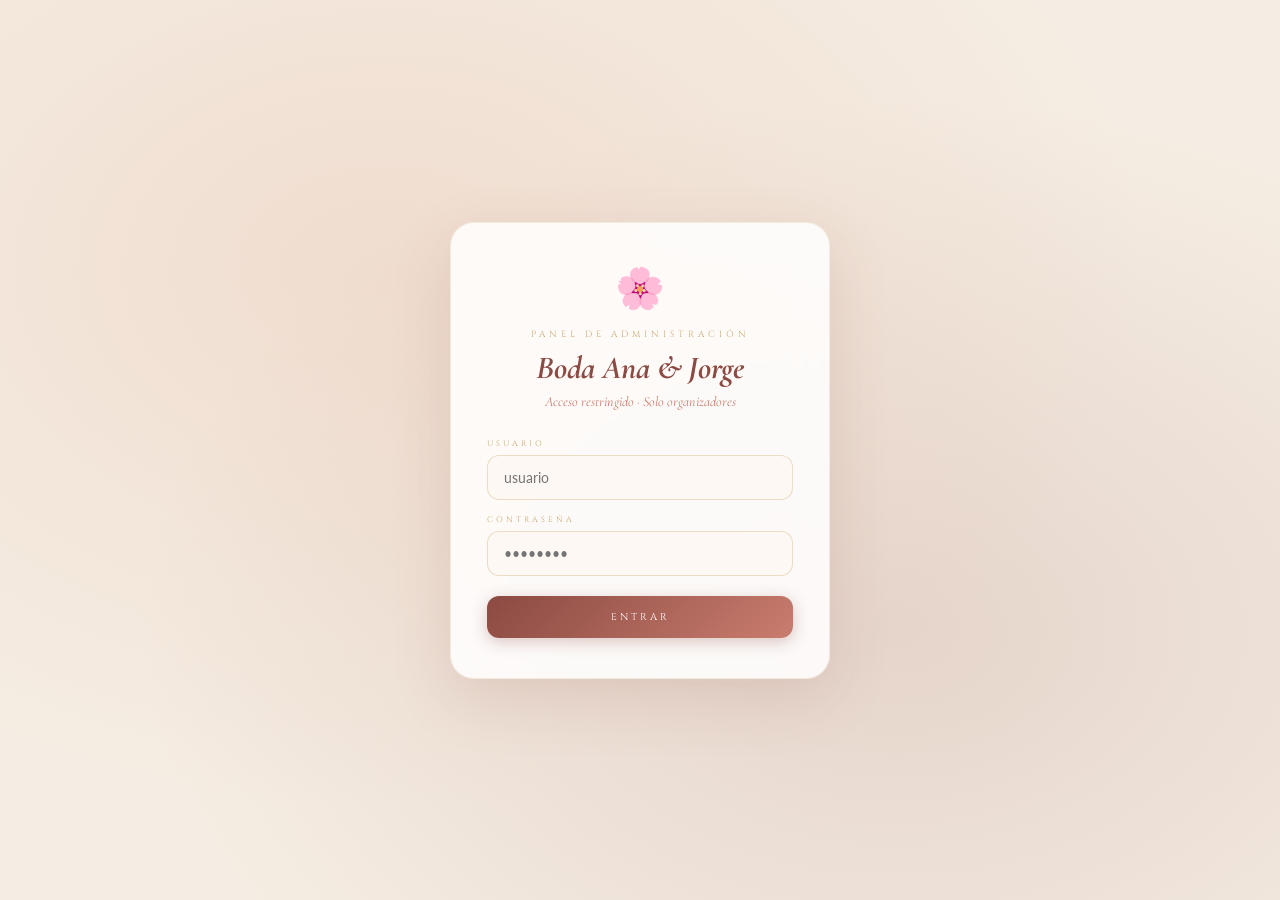
==== admin/index.html @ ac1e3f28 "Create index.html" ====
<!DOCTYPE html>
<html lang="es">
<head>
<meta charset="UTF-8">
<meta name="viewport" content="width=device-width,initial-scale=1.0,maximum-scale=1.0">
<meta name="theme-color" content="#3a2820">
<title>Admin — Boda Ana & Jorge</title>
<link href="https://fonts.googleapis.com/css2?family=Cormorant+Garamond:ital,wght@0,300;0,400;1,300;1,400&family=Cinzel:wght@400;500&family=Lato:wght@300;400&display=swap" rel="stylesheet">
<style>
*,*::before,*::after{box-sizing:border-box;margin:0;padding:0}
:root{
  --cream:#fdf8f2;--blush:#e8c5b0;--rose:#c97c6e;--deep-rose:#8b4a42;
  --gold:#c9a96e;--dark:#3a2820;--green:#4a8b5a;--sidebar:#2a1810;
  --card:#fff;--border:rgba(201,169,110,.2);
}
html{-webkit-text-size-adjust:100%}
body{background:#f5ede3;font-family:'Lato',sans-serif;color:var(--dark);min-height:100vh;-webkit-font-smoothing:antialiased}

/* ── LOGIN ── */
#loginScreen{
  min-height:100vh;display:flex;align-items:center;justify-content:center;
  background:radial-gradient(ellipse at 30% 30%,rgba(232,197,176,.4) 0%,transparent 60%),
             radial-gradient(ellipse at 70% 70%,rgba(139,74,66,.15) 0%,transparent 60%),#f5ede3;
  padding:20px;
}
.login-card{
  background:rgba(255,255,255,.85);backdrop-filter:blur(16px);
  border:1px solid var(--border);border-radius:24px;
  padding:40px 36px;max-width:380px;width:100%;
  box-shadow:0 20px 60px rgba(139,74,66,.15);text-align:center;
}
.login-icon{font-size:40px;margin-bottom:16px;display:block}
.login-pretitle{font-family:'Cinzel',serif;font-size:9px;letter-spacing:4px;color:var(--gold);text-transform:uppercase;margin-bottom:8px}
.login-title{font-family:'Cormorant Garamond',serif;font-style:italic;font-size:32px;color:var(--deep-rose);margin-bottom:6px}
.login-sub{font-family:'Cormorant Garamond',serif;font-style:italic;font-size:14px;color:var(--rose);margin-bottom:28px}
.login-field{margin-bottom:14px;text-align:left}
.login-field label{font-family:'Cinzel',serif;font-size:8px;letter-spacing:3px;color:var(--gold);text-transform:uppercase;display:block;margin-bottom:6px}
.login-input{
  width:100%;padding:13px 16px;border-radius:12px;
  border:1.5px solid rgba(201,169,110,.35);
  background:rgba(253,248,242,.9);font-family:'Lato',sans-serif;
  font-size:14px;color:var(--dark);outline:none;transition:border .2s;
}
.login-input:focus{border-color:var(--gold);box-shadow:0 0 0 3px rgba(201,169,110,.15)}
.login-btn{
  width:100%;padding:14px;border:none;border-radius:12px;margin-top:6px;
  background:linear-gradient(135deg,var(--deep-rose),var(--rose));
  color:white;font-family:'Cinzel',serif;font-size:10px;letter-spacing:3px;
  text-transform:uppercase;cursor:pointer;box-shadow:0 4px 16px rgba(139,74,66,.3);transition:all .3s;
}
.login-btn:active{transform:translateY(-1px)}
.login-error{font-size:13px;color:var(--rose);margin-top:10px;font-style:italic;display:none}
.login-error.show{display:block}

/* ── LAYOUT ── */
#adminScreen{display:none;min-height:100vh}
#adminScreen.show{display:flex}
.sidebar{
  width:240px;min-height:100vh;background:var(--sidebar);
  display:flex;flex-direction:column;flex-shrink:0;
  position:fixed;top:0;left:0;bottom:0;z-index:50;
  transition:transform .3s;
}
.sidebar-logo{padding:28px 20px 20px;border-bottom:1px solid rgba(255,255,255,.08)}
.sidebar-pretitle{font-family:'Cinzel',serif;font-size:8px;letter-spacing:3px;color:rgba(201,169,110,.6);text-transform:uppercase;margin-bottom:4px}
.sidebar-title{font-family:'Cormorant Garamond',serif;font-style:italic;font-size:22px;color:rgba(255,255,255,.9)}
.sidebar-sub{font-family:'Cormorant Garamond',serif;font-size:12px;color:rgba(255,255,255,.4);margin-top:2px}
.sidebar-nav{flex:1;padding:16px 12px}
.nav-item{
  display:flex;align-items:center;gap:10px;padding:11px 14px;
  border-radius:10px;cursor:pointer;margin-bottom:4px;
  transition:all .2s;color:rgba(255,255,255,.55);font-size:13px;
  border:none;background:none;width:100%;text-align:left;
}
.nav-item:hover{background:rgba(255,255,255,.06);color:rgba(255,255,255,.85)}
.nav-item.active{background:rgba(201,169,110,.18);color:var(--gold)}
.nav-item-icon{font-size:16px;flex-shrink:0}
.nav-item-label{font-family:'Cinzel',serif;font-size:9px;letter-spacing:2px;text-transform:uppercase}
.sidebar-footer{padding:16px 20px;border-top:1px solid rgba(255,255,255,.08)}
.logout-btn{
  width:100%;padding:10px;border-radius:10px;border:1px solid rgba(255,255,255,.1);
  background:none;color:rgba(255,255,255,.4);font-family:'Cinzel',serif;
  font-size:8px;letter-spacing:2px;text-transform:uppercase;cursor:pointer;transition:all .2s;
}
.logout-btn:hover{background:rgba(255,255,255,.06);color:rgba(255,255,255,.7)}

/* MAIN */
.main{margin-left:240px;flex:1;padding:28px 28px 60px;min-height:100vh}
.page-header{margin-bottom:24px}
.page-title{font-family:'Cormorant Garamond',serif;font-style:italic;font-size:32px;color:var(--deep-rose);margin-bottom:4px}
.page-sub{font-size:13px;color:#999}
.refresh-row{display:flex;align-items:center;gap:10px;margin-bottom:24px}
.refresh-btn{
  display:flex;align-items:center;gap:6px;padding:9px 18px;border-radius:10px;
  border:1px solid var(--border);background:white;color:var(--gold);
  font-family:'Cinzel',serif;font-size:8px;letter-spacing:2px;text-transform:uppercase;
  cursor:pointer;transition:all .2s;
}
.refresh-btn:hover{background:var(--cream)}
.refresh-btn.spinning .ri{animation:spin .6s linear infinite}
@keyframes spin{to{transform:rotate(360deg)}}
.last-update{font-size:12px;color:#bbb;font-style:italic;font-family:'Cormorant Garamond',serif}

/* VIEWS */
.view{display:none}
.view.active{display:block}

/* STATS GRID */
.stats-grid{display:grid;grid-template-columns:repeat(auto-fit,minmax(160px,1fr));gap:14px;margin-bottom:28px}
.stat-card{
  background:white;border:1px solid var(--border);border-radius:16px;
  padding:20px 18px;text-align:center;
  box-shadow:0 2px 12px rgba(139,74,66,.05);
  transition:transform .2s;
}
.stat-card:hover{transform:translateY(-2px)}
.stat-icon{font-size:24px;margin-bottom:8px;display:block}
.stat-num{font-family:'Cormorant Garamond',serif;font-size:36px;font-weight:300;color:var(--deep-rose);line-height:1}
.stat-label{font-family:'Cinzel',serif;font-size:8px;letter-spacing:2px;color:#bbb;text-transform:uppercase;margin-top:4px}
.stat-card.green .stat-num{color:var(--green)}
.stat-card.gold .stat-num{color:#8a6a00}
.stat-card.blue .stat-num{color:#1a56db}

/* SECTION CARD */
.section-card{background:white;border:1px solid var(--border);border-radius:16px;margin-bottom:20px;overflow:hidden;box-shadow:0 2px 12px rgba(139,74,66,.05)}
.section-card-header{
  padding:16px 20px;border-bottom:1px solid var(--border);
  display:flex;align-items:center;justify-content:space-between;
  background:rgba(253,248,242,.6);
}
.section-card-title{font-family:'Cinzel',serif;font-size:10px;letter-spacing:3px;color:var(--deep-rose);text-transform:uppercase}
.section-card-count{font-family:'Cormorant Garamond',serif;font-size:13px;color:#999}

/* TABLE */
.tbl-wrap{overflow-x:auto}
table{width:100%;border-collapse:collapse;font-size:13px}
thead tr{background:rgba(253,248,242,.8)}
thead th{
  font-family:'Cinzel',serif;font-size:8px;letter-spacing:2px;
  color:var(--gold);text-transform:uppercase;padding:12px 14px;
  text-align:left;font-weight:500;border-bottom:1px solid var(--border);white-space:nowrap;
}
tbody tr{border-bottom:1px solid rgba(201,169,110,.08);transition:background .15s}
tbody tr:hover{background:rgba(253,248,242,.7)}
tbody td{padding:11px 14px;color:#555;font-size:13px;line-height:1.5;vertical-align:middle}
tbody td:first-child{font-family:'Cinzel',serif;font-size:10px;letter-spacing:1px;color:var(--deep-rose)}

/* BADGES */
.badge{display:inline-flex;align-items:center;gap:4px;padding:3px 10px;border-radius:20px;font-size:11px;font-family:'Cinzel',serif;letter-spacing:1px;white-space:nowrap}
.badge-green{background:rgba(74,139,90,.1);color:#4a8b5a;border:1px solid rgba(74,139,90,.2)}
.badge-red{background:rgba(139,74,66,.1);color:var(--deep-rose);border:1px solid rgba(139,74,66,.2)}
.badge-yellow{background:rgba(201,169,110,.15);color:#8a6a00;border:1px solid rgba(201,169,110,.3)}
.badge-grey{background:rgba(0,0,0,.05);color:#999;border:1px solid rgba(0,0,0,.08)}

/* ACTION BTNS */
.btn-row{display:flex;gap:6px;flex-wrap:wrap}
.btn{
  padding:6px 12px;border-radius:8px;border:none;cursor:pointer;
  font-family:'Cinzel',serif;font-size:8px;letter-spacing:1px;
  text-transform:uppercase;transition:all .2s;white-space:nowrap;
}
.btn-edit{background:rgba(201,169,110,.15);color:#8a6a00}
.btn-edit:hover{background:rgba(201,169,110,.3)}
.btn-delete{background:rgba(139,74,66,.1);color:var(--deep-rose)}
.btn-delete:hover{background:rgba(139,74,66,.2)}
.btn-wa{background:rgba(37,211,102,.12);color:#128C7E}
.btn-wa:hover{background:rgba(37,211,102,.25)}
.btn-primary{background:linear-gradient(135deg,var(--deep-rose),var(--rose));color:white;padding:10px 20px;border-radius:10px;font-size:9px;letter-spacing:2px;box-shadow:0 4px 12px rgba(139,74,66,.2)}
.btn-primary:hover{transform:translateY(-1px)}
.btn-green{background:linear-gradient(135deg,#4a8b5a,#6aab7a);color:white;padding:10px 20px;border-radius:10px;font-size:9px;letter-spacing:2px}

/* ADD FORM */
.add-form{padding:20px;border-top:1px solid var(--border);background:rgba(253,248,242,.4);display:none}
.add-form.show{display:block}
.form-grid{display:grid;grid-template-columns:repeat(auto-fit,minmax(160px,1fr));gap:12px;margin-bottom:14px}
.form-field label{font-family:'Cinzel',serif;font-size:8px;letter-spacing:2px;color:var(--gold);text-transform:uppercase;display:block;margin-bottom:5px}
.form-input{
  width:100%;padding:10px 13px;border-radius:10px;
  border:1.5px solid rgba(201,169,110,.3);background:white;
  font-size:13px;color:var(--dark);outline:none;transition:border .2s;
}
.form-input:focus{border-color:var(--gold)}
.form-actions{display:flex;gap:10px;align-items:center}

/* MODAL */
.modal-overlay{
  position:fixed;inset:0;background:rgba(40,18,10,.5);
  z-index:200;display:none;align-items:center;justify-content:center;padding:20px;
}
.modal-overlay.show{display:flex}
.modal{
  background:white;border-radius:20px;padding:28px;
  max-width:460px;width:100%;
  box-shadow:0 20px 60px rgba(0,0,0,.2);animation:fadeUp .3s ease;
}
.modal-title{font-family:'Cormorant Garamond',serif;font-style:italic;font-size:24px;color:var(--deep-rose);margin-bottom:20px}
.modal-actions{display:flex;gap:10px;margin-top:20px;justify-content:flex-end}
.btn-cancel-modal{padding:10px 18px;border-radius:10px;border:1px solid var(--border);background:white;color:#999;font-family:'Cinzel',serif;font-size:9px;letter-spacing:2px;text-transform:uppercase;cursor:pointer}

/* LOADING */
.loading-overlay{position:fixed;inset:0;background:rgba(253,248,242,.85);z-index:300;display:none;align-items:center;justify-content:center;flex-direction:column;gap:14px}
.loading-overlay.show{display:flex}
.spinner{width:32px;height:32px;border:3px solid rgba(201,169,110,.3);border-top-color:var(--gold);border-radius:50%;animation:spin .8s linear infinite}
.loading-text{font-family:'Cormorant Garamond',serif;font-style:italic;font-size:16px;color:var(--rose)}

/* EMPTY STATE */
.empty{text-align:center;padding:40px 20px;color:#ccc;font-family:'Cormorant Garamond',serif;font-style:italic;font-size:16px}

/* MOBILE TOGGLE */
.mobile-toggle{display:none;position:fixed;top:16px;left:16px;z-index:60;width:40px;height:40px;background:var(--sidebar);border:none;border-radius:10px;color:white;font-size:20px;cursor:pointer;align-items:center;justify-content:center}

@keyframes fadeUp{from{opacity:0;transform:translateY(16px)}to{opacity:1;transform:translateY(0)}}

@media(max-width:768px){
  .sidebar{transform:translateX(-100%)}
  .sidebar.open{transform:translateX(0)}
  .main{margin-left:0;padding:70px 16px 60px}
  .mobile-toggle{display:flex}
  .stats-grid{grid-template-columns:repeat(2,1fr)}
}
</style>
</head>
<body>

<!-- LOADING -->
<div class="loading-overlay" id="loadingOverlay">
  <div class="spinner"></div>
  <div class="loading-text">Cargando datos...</div>
</div>

<!-- LOGIN -->
<div id="loginScreen">
  <div class="login-card">
    <span class="login-icon">🌸</span>
    <p class="login-pretitle">Panel de administración</p>
    <h1 class="login-title">Boda Ana & Jorge</h1>
    <p class="login-sub">Acceso restringido · Solo organizadores</p>
    <div class="login-field">
      <label>Usuario</label>
      <input class="login-input" id="loginUser" type="text" placeholder="usuario" autocomplete="username">
    </div>
    <div class="login-field">
      <label>Contraseña</label>
      <input class="login-input" id="loginPass" type="password" placeholder="••••••••" autocomplete="current-password">
    </div>
    <button class="login-btn" onclick="doLogin()">Entrar</button>
    <p class="login-error" id="loginError">❌ Usuario o contraseña incorrectos</p>
  </div>
</div>

<!-- ADMIN -->
<div id="adminScreen">
  <button class="mobile-toggle" onclick="toggleSidebar()">☰</button>

  <!-- SIDEBAR -->
  <div class="sidebar" id="sidebar">
    <div class="sidebar-logo">
      <p class="sidebar-pretitle">Admin Panel</p>
      <div class="sidebar-title">Ana & Jorge</div>
      <div class="sidebar-sub">12 Septiembre 2026</div>
    </div>
    <nav class="sidebar-nav">
      <button class="nav-item active" onclick="showView('dashboard')" id="nav-dashboard">
        <span class="nav-item-icon">📊</span><span class="nav-item-label">Dashboard</span>
      </button>
      <button class="nav-item" onclick="showView('guests')" id="nav-guests">
        <span class="nav-item-icon">👥</span><span class="nav-item-label">Invitados</span>
      </button>
      <button class="nav-item" onclick="showView('confirmed')" id="nav-confirmed">
        <span class="nav-item-icon">✅</span><span class="nav-item-label">Confirmados</span>
      </button>
      <button class="nav-item" onclick="showView('cancelled')" id="nav-cancelled">
        <span class="nav-item-icon">❌</span><span class="nav-item-label">Cancelados</span>
      </button>
      <button class="nav-item" onclick="showView('allergies')" id="nav-allergies">
        <span class="nav-item-icon">🥗</span><span class="nav-item-label">Alergias</span>
      </button>
    </nav>
    <div class="sidebar-footer">
      <button class="logout-btn" onclick="doLogout()">Cerrar sesión</button>
    </div>
  </div>

  <!-- MAIN -->
  <div class="main">

    <!-- DASHBOARD -->
    <div class="view active" id="view-dashboard">
      <div class="page-header">
        <h1 class="page-title">Dashboard</h1>
        <p class="page-sub">Resumen en tiempo real de la boda</p>
      </div>
      <div class="refresh-row">
        <button class="refresh-btn" id="refreshBtn" onclick="loadData()">
          <span class="ri" style="display:inline-block">🔄</span>
          <span>Actualizar</span>
        </button>
        <span class="last-update" id="lastUpdate"></span>
      </div>
      <div class="stats-grid" id="statsGrid">
        <div class="stat-card"><span class="stat-icon">👥</span><div class="stat-num" id="st-total">—</div><div class="stat-label">Total invitados</div></div>
        <div class="stat-card green"><span class="stat-icon">✅</span><div class="stat-num" id="st-confirmed">—</div><div class="stat-label">Confirmados</div></div>
        <div class="stat-card"><span class="stat-icon">⏳</span><div class="stat-num" id="st-pending">—</div><div class="stat-label">Pendientes</div></div>
        <div class="stat-card"><span class="stat-icon">❌</span><div class="stat-num" id="st-cancelled">—</div><div class="stat-label">Cancelados</div></div>
        <div class="stat-card gold"><span class="stat-icon">🥂</span><div class="stat-num" id="st-pax">—</div><div class="stat-label">Personas totales</div></div>
        <div class="stat-card blue"><span class="stat-icon">🥗</span><div class="stat-num" id="st-allergies">—</div><div class="stat-label">Con alergias</div></div>
      </div>

      <!-- Mini tabla pendientes -->
      <div class="section-card">
        <div class="section-card-header">
          <span class="section-card-title">⏳ Pendientes de confirmar</span>
          <span class="section-card-count" id="pendingCount"></span>
        </div>
        <div class="tbl-wrap">
          <table>
            <thead><tr><th>Código</th><th>Nombre</th><th>Max asientos</th><th>Acción</th></tr></thead>
            <tbody id="pendingTable"><tr><td colspan="4" class="empty">Cargando...</td></tr></tbody>
          </table>
        </div>
      </div>
    </div>

    <!-- INVITADOS -->
    <div class="view" id="view-guests">
      <div class="page-header">
        <h1 class="page-title">Lista de Invitados</h1>
        <p class="page-sub">Gestiona quién está en la lista</p>
      </div>
      <div class="section-card">
        <div class="section-card-header">
          <span class="section-card-title">👥 Todos los invitados</span>
          <button class="btn btn-primary" onclick="toggleAddForm()">+ Añadir invitado</button>
        </div>
        <!-- ADD FORM -->
        <div class="add-form" id="addForm">
          <div class="form-grid">
            <div class="form-field"><label>Código</label><input class="form-input" id="f-code" placeholder="MARIA2" style="text-transform:uppercase"></div>
            <div class="form-field"><label>Nombre completo</label><input class="form-input" id="f-name" placeholder="María García"></div>
            <div class="form-field"><label>Max asientos</label><input class="form-input" id="f-seats" type="number" min="1" max="20" placeholder="2"></div>
            <div class="form-field"><label>Teléfono (+34...)</label><input class="form-input" id="f-phone" placeholder="+34600000000"></div>
          </div>
          <div class="form-actions">
            <button class="btn btn-primary" onclick="addGuest()">✅ Guardar invitado</button>
            <button class="btn btn-cancel-modal" onclick="toggleAddForm()">Cancelar</button>
          </div>
        </div>
        <div class="tbl-wrap">
          <table>
            <thead><tr><th>Código</th><th>Nombre</th><th>Asientos</th><th>Teléfono</th><th>Estado RSVP</th><th>Confirmados</th><th>Acciones</th></tr></thead>
            <tbody id="guestsTable"><tr><td colspan="7" class="empty">Cargando...</td></tr></tbody>
          </table>
        </div>
      </div>
    </div>

    <!-- CONFIRMADOS -->
    <div class="view" id="view-confirmed">
      <div class="page-header">
        <h1 class="page-title">Confirmados</h1>
        <p class="page-sub">Invitados que han confirmado asistencia</p>
      </div>
      <div class="section-card">
        <div class="section-card-header">
          <span class="section-card-title">✅ Asistirán</span>
          <span class="section-card-count" id="confirmedCount"></span>
        </div>
        <div class="tbl-wrap">
          <table>
            <thead><tr><th>Código</th><th>Nombre</th><th>Personas</th><th>Alergias</th><th>Confirmado el</th></tr></thead>
            <tbody id="confirmedTable"><tr><td colspan="5" class="empty">Cargando...</td></tr></tbody>
          </table>
        </div>
      </div>
    </div>

    <!-- CANCELADOS -->
    <div class="view" id="view-cancelled">
      <div class="page-header">
        <h1 class="page-title">Cancelados</h1>
        <p class="page-sub">No asistirán o han cancelado</p>
      </div>
      <div class="section-card">
        <div class="section-card-header">
          <span class="section-card-title">❌ No asistirán</span>
          <span class="section-card-count" id="cancelledCount"></span>
        </div>
        <div class="tbl-wrap">
          <table>
            <thead><tr><th>Código</th><th>Nombre</th><th>Motivo</th><th>Fecha</th></tr></thead>
            <tbody id="cancelledTable"><tr><td colspan="4" class="empty">Cargando...</td></tr></tbody>
          </table>
        </div>
      </div>
    </div>

    <!-- ALERGIAS -->
    <div class="view" id="view-allergies">
      <div class="page-header">
        <h1 class="page-title">Alergias & Dietas</h1>
        <p class="page-sub">Invitados con necesidades alimentarias especiales</p>
      </div>
      <div class="section-card">
        <div class="section-card-header">
          <span class="section-card-title">🥗 Restricciones alimentarias</span>
          <span class="section-card-count" id="allergiesCount"></span>
        </div>
        <div class="tbl-wrap">
          <table>
            <thead><tr><th>Nombre</th><th>Personas</th><th>Restricción</th></tr></thead>
            <tbody id="allergiesTable"><tr><td colspan="3" class="empty">Cargando...</td></tr></tbody>
          </table>
        </div>
      </div>
    </div>

  </div>
</div>

<!-- MODAL EDITAR -->
<div class="modal-overlay" id="editModal">
  <div class="modal">
    <h2 class="modal-title">Editar invitado</h2>
    <div class="form-grid">
      <div class="form-field"><label>Código</label><input class="form-input" id="e-code" style="text-transform:uppercase"></div>
      <div class="form-field"><label>Nombre completo</label><input class="form-input" id="e-name"></div>
      <div class="form-field"><label>Max asientos</label><input class="form-input" id="e-seats" type="number" min="1" max="20"></div>
      <div class="form-field"><label>Teléfono (+34...)</label><input class="form-input" id="e-phone"></div>
    </div>
    <div class="modal-actions">
      <button class="btn-cancel-modal" onclick="closeModal('editModal')">Cancelar</button>
      <button class="btn btn-primary" onclick="saveEdit()">Guardar cambios</button>
    </div>
  </div>
</div>

<script>
const SCRIPT_URL = 'https://script.google.com/macros/s/AKfycbwMMw48PHFg3--Eo4jbEbz1sSkoZP4I_zUk18bFyKk8_OpuKgsqw2-Rsiu8kpaoSm0H/exec';
const BASE_URL   = 'https://ignacio0828.github.io/boda-ana-jorge';

let adminUser = '';
let adminPass = '';
let cachedData = null;
let editingCode = '';

// ── LOGIN ──
document.getElementById('loginPass').addEventListener('keydown', e => { if(e.key==='Enter') doLogin(); });
document.getElementById('loginUser').addEventListener('keydown', e => { if(e.key==='Enter') doLogin(); });

async function doLogin(){
  const user = document.getElementById('loginUser').value.trim();
  const pass = document.getElementById('loginPass').value.trim();
  if(!user||!pass) return;
  showLoading(true);
  try {
    const r = await api({ action:'adminLogin', user, pass });
    if(r.auth){
      adminUser = user; adminPass = pass;
      document.getElementById('loginScreen').style.display = 'none';
      document.getElementById('adminScreen').classList.add('show');
      showLoading(false);
      loadData();
    } else {
      showLoading(false);
      document.getElementById('loginError').classList.add('show');
      setTimeout(()=>document.getElementById('loginError').classList.remove('show'),3000);
    }
  } catch(e){ showLoading(false); alert('Error de conexión'); }
}

function doLogout(){
  adminUser=''; adminPass=''; cachedData=null;
  document.getElementById('adminScreen').classList.remove('show');
  document.getElementById('loginScreen').style.display='flex';
  document.getElementById('loginPass').value='';
}

// ── LOAD DATA ──
async function loadData(){
  const btn = document.getElementById('refreshBtn');
  btn.classList.add('spinning');
  try {
    const r = await api({ action:'adminGetAll', user:adminUser, pass:adminPass });
    if(!r.ok){ alert('Error: '+r.error); return; }
    cachedData = r;
    renderAll(r);
    document.getElementById('lastUpdate').textContent = 'Actualizado: ' + new Date().toLocaleTimeString('es-ES');
  } catch(e){ alert('Error de conexión'); }
  btn.classList.remove('spinning');
}

function renderAll(d){
  // Stats
  document.getElementById('st-total').textContent     = d.stats.totalGuests;
  document.getElementById('st-confirmed').textContent = d.stats.confirmed;
  document.getElementById('st-pending').textContent   = d.stats.pending;
  document.getElementById('st-cancelled').textContent = d.stats.cancelled;
  document.getElementById('st-pax').textContent       = d.stats.totalPax;
  document.getElementById('st-allergies').textContent = d.stats.allergies;

  // Pending table
  const pending = d.guests.filter(g => g.rsvpStatus === 'Pendiente');
  document.getElementById('pendingCount').textContent = `${pending.length} pendientes`;
  document.getElementById('pendingTable').innerHTML = pending.length ? pending.map(g=>`
    <tr>
      <td>${g.code}</td>
      <td>${g.name}</td>
      <td style="text-align:center">${g.maxSeats}</td>
      <td><div class="btn-row">
        ${g.phone ? `<button class="btn btn-wa" onclick="sendWA('${g.phone}','${g.code}','${escHtml(g.name)}')">💬 WhatsApp</button>` : '<span style="font-size:12px;color:#ccc">Sin teléfono</span>'}
      </div></td>
    </tr>`).join('') : '<tr><td colspan="4" class="empty">🎉 ¡Todos han respondido!</td></tr>';

  // Guests table
  document.getElementById('guestsTable').innerHTML = d.guests.map(g=>{
    const badge = g.rsvpStatus==='Confirmado' ? '<span class="badge badge-green">✅ Confirmado</span>'
                : g.rsvpStatus==='No asiste'  ? '<span class="badge badge-red">❌ No asiste</span>'
                : g.rsvpStatus==='Cancelado'  ? '<span class="badge badge-yellow">🗑 Cancelado</span>'
                : '<span class="badge badge-grey">⏳ Pendiente</span>';
    return `<tr>
      <td>${g.code}</td>
      <td>${escHtml(g.name)}</td>
      <td style="text-align:center">${g.maxSeats}</td>
      <td style="font-size:12px">${g.phone||'<span style="color:#ccc">—</span>'}</td>
      <td>${badge}</td>
      <td style="text-align:center">${g.rsvpSeats!=null ? g.rsvpSeats : '—'}</td>
      <td><div class="btn-row">
        <button class="btn btn-edit" onclick="openEdit('${g.code}')">✏️ Editar</button>
        <button class="btn btn-delete" onclick="deleteGuest('${g.code}','${escHtml(g.name)}')">🗑</button>
        ${g.phone ? `<button class="btn btn-wa" onclick="sendWA('${g.phone}','${g.code}','${escHtml(g.name)}')">💬</button>` : ''}
      </div></td>
    </tr>`;
  }).join('') || '<tr><td colspan="7" class="empty">No hay invitados</td></tr>';

  // Confirmed
  const conf = d.rsvp.filter(r=>r.status==='Confirmado');
  document.getElementById('confirmedCount').textContent = `${conf.length} · ${conf.reduce((s,r)=>s+(parseInt(r.seats)||0),0)} personas`;
  document.getElementById('confirmedTable').innerHTML = conf.map(r=>`
    <tr>
      <td>${r.code}</td>
      <td>${escHtml(r.name)}</td>
      <td style="text-align:center"><strong>${r.seats}</strong></td>
      <td>${r.allergy && r.allergy!=='—' ? `<span class="badge badge-yellow">${escHtml(r.allergy)}</span>` : '<span style="color:#ccc;font-size:12px">Ninguna</span>'}</td>
      <td style="font-size:12px;color:#999">${r.date||'—'}</td>
    </tr>`).join('') || '<tr><td colspan="5" class="empty">Nadie ha confirmado aún</td></tr>';
  document.getElementById('confirmedCount').textContent = `${conf.length} personas`;

  // Cancelled
  const canc = d.rsvp.filter(r=>r.status==='Cancelado'||r.status==='No asiste');
  document.getElementById('cancelledCount').textContent = `${canc.length}`;
  document.getElementById('cancelledTable').innerHTML = canc.map(r=>`
    <tr>
      <td>${r.code}</td>
      <td>${escHtml(r.name)}</td>
      <td>${r.status==='Cancelado'?'<span class="badge badge-yellow">Canceló tras confirmar</span>':'<span class="badge badge-red">No puede asistir</span>'}</td>
      <td style="font-size:12px;color:#999">${r.date||'—'}</td>
    </tr>`).join('') || '<tr><td colspan="4" class="empty">Nadie ha cancelado</td></tr>';

  // Allergies
  const allerg = d.rsvp.filter(r=>r.allergy && r.allergy!=='—' && r.status==='Confirmado');
  document.getElementById('allergiesCount').textContent = `${allerg.length} invitados`;
  document.getElementById('allergiesTable').innerHTML = allerg.map(r=>`
    <tr>
      <td>${escHtml(r.name)}</td>
      <td style="text-align:center">${r.seats}</td>
      <td><span class="badge badge-yellow">🥗 ${escHtml(r.allergy)}</span></td>
    </tr>`).join('') || '<tr><td colspan="3" class="empty">Sin restricciones alimentarias</td></tr>';
}

// ── ADD GUEST ──
function toggleAddForm(){
  document.getElementById('addForm').classList.toggle('show');
}

async function addGuest(){
  const code  = document.getElementById('f-code').value.trim().toUpperCase();
  const name  = document.getElementById('f-name').value.trim();
  const seats = document.getElementById('f-seats').value.trim();
  const phone = document.getElementById('f-phone').value.trim();
  if(!code||!name||!seats){ alert('Rellena código, nombre y asientos'); return; }
  showLoading(true);
  const r = await api({ action:'adminAddGuest', user:adminUser, pass:adminPass, code, name, maxSeats:seats, phone });
  showLoading(false);
  if(r.ok){
    document.getElementById('f-code').value='';
    document.getElementById('f-name').value='';
    document.getElementById('f-seats').value='';
    document.getElementById('f-phone').value='';
    document.getElementById('addForm').classList.remove('show');
    await loadData();
  } else { alert('Error: '+(r.error||'No se pudo añadir')); }
}

// ── EDIT ──
function openEdit(code){
  const g = cachedData.guests.find(g=>g.code===code);
  if(!g) return;
  editingCode = code;
  document.getElementById('e-code').value  = g.code;
  document.getElementById('e-name').value  = g.name;
  document.getElementById('e-seats').value = g.maxSeats;
  document.getElementById('e-phone').value = g.phone||'';
  document.getElementById('editModal').classList.add('show');
}

async function saveEdit(){
  const newCode = document.getElementById('e-code').value.trim().toUpperCase();
  const name    = document.getElementById('e-name').value.trim();
  const seats   = document.getElementById('e-seats').value.trim();
  const phone   = document.getElementById('e-phone').value.trim();
  if(!newCode||!name||!seats){ alert('Rellena todos los campos'); return; }
  showLoading(true);
  closeModal('editModal');
  const r = await api({ action:'adminUpdateGuest', user:adminUser, pass:adminPass, code:editingCode, newCode, name, maxSeats:seats, phone });
  showLoading(false);
  if(r.ok){ await loadData(); }
  else { alert('Error: '+(r.error||'No se pudo actualizar')); }
}

// ── DELETE ──
async function deleteGuest(code, name){
  if(!confirm(`¿Eliminar a ${name} de la lista de invitados?\n\nSu código dejará de funcionar.`)) return;
  showLoading(true);
  const r = await api({ action:'adminDeleteGuest', user:adminUser, pass:adminPass, code });
  showLoading(false);
  if(r.ok){ await loadData(); }
  else { alert('Error: '+(r.error||'No se pudo eliminar')); }
}

// ── WHATSAPP ──
function sendWA(phone, code, name){
  const clean = phone.replace(/\s/g,'').replace('+','');
  const link  = `${BASE_URL}?codigo=${code}`;
  const msg   = `Hola ${name}! 🌸\n\nTe enviamos tu invitación personal a la boda de Ana y Jorge:\n\n👉 ${link}\n\nCon mucho cariño,\nAna & Jorge 💛`;
  window.open(`https://wa.me/${clean}?text=${encodeURIComponent(msg)}`, '_blank');
}

// ── NAV ──
function showView(id){
  document.querySelectorAll('.view').forEach(v=>v.classList.remove('active'));
  document.querySelectorAll('.nav-item').forEach(n=>n.classList.remove('active'));
  document.getElementById('view-'+id).classList.add('active');
  document.getElementById('nav-'+id).classList.add('active');
  if(window.innerWidth<=768) document.getElementById('sidebar').classList.remove('open');
}

function toggleSidebar(){
  document.getElementById('sidebar').classList.toggle('open');
}

// ── MODAL ──
function closeModal(id){ document.getElementById(id).classList.remove('show'); }

// ── API ──
async function api(params){
  const url = SCRIPT_URL + '?' + new URLSearchParams(params).toString();
  const r   = await fetch(url);
  return r.json();
}

// ── HELPERS ──
function showLoading(v){ document.getElementById('loadingOverlay').classList.toggle('show',v); }
function escHtml(s){ return String(s).replace(/&/g,'&amp;').replace(/</g,'&lt;').replace(/>/g,'&gt;').replace(/"/g,'&quot;').replace(/'/g,'&#39;'); }

// Auto-refresh every 60 seconds
setInterval(()=>{ if(adminUser) loadData(); }, 60000);
</script>
</body>
</html>
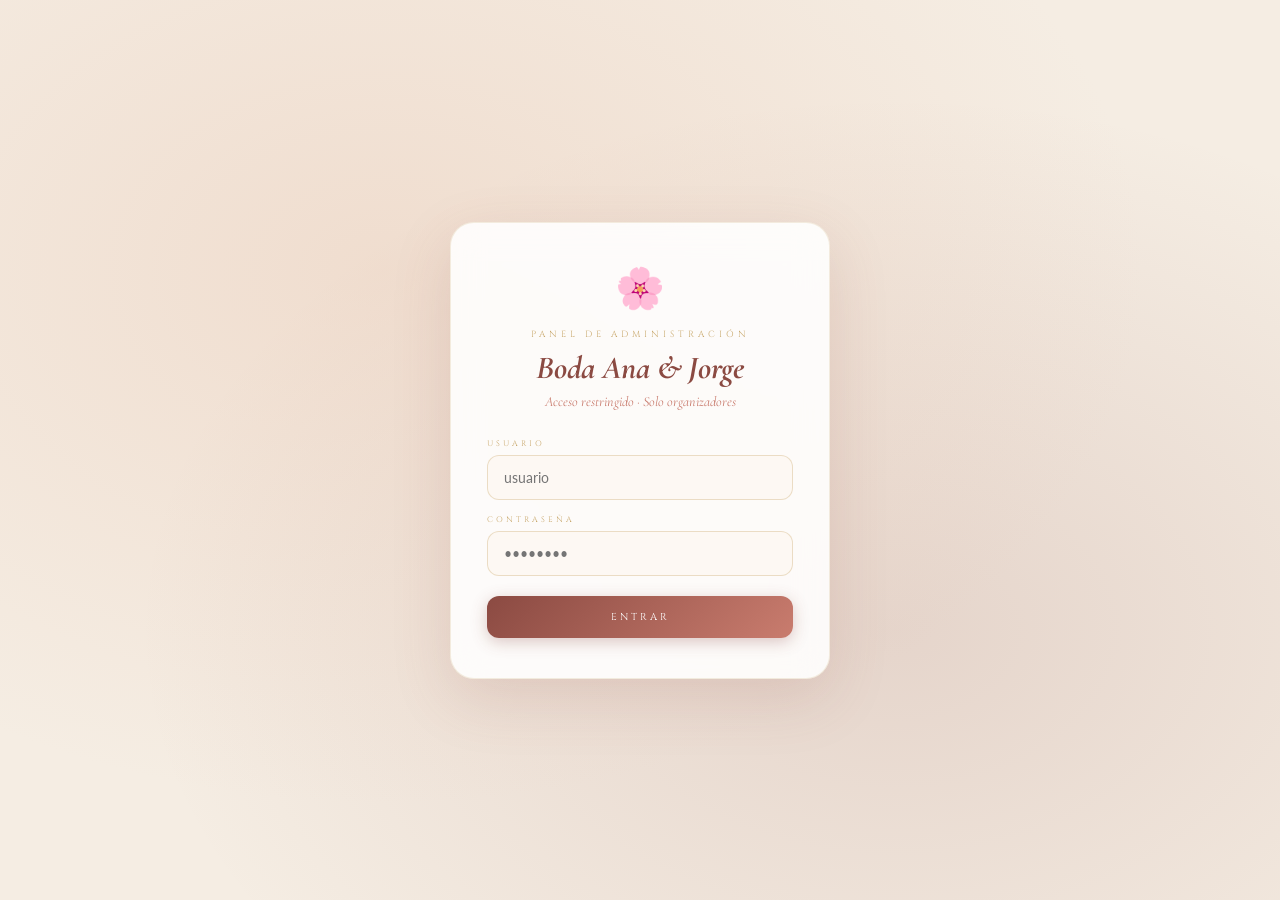
==== commit 0f0c1307: "Update index.html" ====
--- a/admin/index.html
+++ b/admin/index.html
@@ -7,112 +7,80 @@
 <title>Admin — Boda Ana & Jorge</title>
 <link href="https://fonts.googleapis.com/css2?family=Cormorant+Garamond:ital,wght@0,300;0,400;1,300;1,400&family=Cinzel:wght@400;500&family=Lato:wght@300;400&display=swap" rel="stylesheet">
 <style>
+/* ══════════════════════════════
+   RESET & VARS
+══════════════════════════════ */
 *,*::before,*::after{box-sizing:border-box;margin:0;padding:0}
 :root{
   --cream:#fdf8f2;--blush:#e8c5b0;--rose:#c97c6e;--deep-rose:#8b4a42;
   --gold:#c9a96e;--dark:#3a2820;--green:#4a8b5a;--sidebar:#2a1810;
-  --card:#fff;--border:rgba(201,169,110,.2);
 }
 html{-webkit-text-size-adjust:100%}
 body{background:#f5ede3;font-family:'Lato',sans-serif;color:var(--dark);min-height:100vh;-webkit-font-smoothing:antialiased}
 
-/* ── LOGIN ── */
+/* ══════════════════════════════
+   LOGIN
+══════════════════════════════ */
 #loginScreen{
   min-height:100vh;display:flex;align-items:center;justify-content:center;
   background:radial-gradient(ellipse at 30% 30%,rgba(232,197,176,.4) 0%,transparent 60%),
              radial-gradient(ellipse at 70% 70%,rgba(139,74,66,.15) 0%,transparent 60%),#f5ede3;
   padding:20px;
 }
-.login-card{
-  background:rgba(255,255,255,.85);backdrop-filter:blur(16px);
-  border:1px solid var(--border);border-radius:24px;
-  padding:40px 36px;max-width:380px;width:100%;
-  box-shadow:0 20px 60px rgba(139,74,66,.15);text-align:center;
-}
+.login-card{background:rgba(255,255,255,.88);backdrop-filter:blur(16px);border:1px solid rgba(201,169,110,.2);border-radius:24px;padding:40px 36px;max-width:380px;width:100%;box-shadow:0 20px 60px rgba(139,74,66,.15);text-align:center}
 .login-icon{font-size:40px;margin-bottom:16px;display:block}
 .login-pretitle{font-family:'Cinzel',serif;font-size:9px;letter-spacing:4px;color:var(--gold);text-transform:uppercase;margin-bottom:8px}
 .login-title{font-family:'Cormorant Garamond',serif;font-style:italic;font-size:32px;color:var(--deep-rose);margin-bottom:6px}
 .login-sub{font-family:'Cormorant Garamond',serif;font-style:italic;font-size:14px;color:var(--rose);margin-bottom:28px}
 .login-field{margin-bottom:14px;text-align:left}
 .login-field label{font-family:'Cinzel',serif;font-size:8px;letter-spacing:3px;color:var(--gold);text-transform:uppercase;display:block;margin-bottom:6px}
-.login-input{
-  width:100%;padding:13px 16px;border-radius:12px;
-  border:1.5px solid rgba(201,169,110,.35);
-  background:rgba(253,248,242,.9);font-family:'Lato',sans-serif;
-  font-size:14px;color:var(--dark);outline:none;transition:border .2s;
-}
+.login-input{width:100%;padding:13px 16px;border-radius:12px;border:1.5px solid rgba(201,169,110,.35);background:rgba(253,248,242,.9);font-family:'Lato',sans-serif;font-size:14px;color:var(--dark);outline:none;transition:border .2s}
 .login-input:focus{border-color:var(--gold);box-shadow:0 0 0 3px rgba(201,169,110,.15)}
-.login-btn{
-  width:100%;padding:14px;border:none;border-radius:12px;margin-top:6px;
-  background:linear-gradient(135deg,var(--deep-rose),var(--rose));
-  color:white;font-family:'Cinzel',serif;font-size:10px;letter-spacing:3px;
-  text-transform:uppercase;cursor:pointer;box-shadow:0 4px 16px rgba(139,74,66,.3);transition:all .3s;
-}
+.login-btn{width:100%;padding:14px;border:none;border-radius:12px;margin-top:6px;background:linear-gradient(135deg,var(--deep-rose),var(--rose));color:white;font-family:'Cinzel',serif;font-size:10px;letter-spacing:3px;text-transform:uppercase;cursor:pointer;box-shadow:0 4px 16px rgba(139,74,66,.3);transition:all .3s}
 .login-btn:active{transform:translateY(-1px)}
 .login-error{font-size:13px;color:var(--rose);margin-top:10px;font-style:italic;display:none}
 .login-error.show{display:block}
 
-/* ── LAYOUT ── */
+/* ══════════════════════════════
+   LAYOUT
+══════════════════════════════ */
 #adminScreen{display:none;min-height:100vh}
 #adminScreen.show{display:flex}
-.sidebar{
-  width:240px;min-height:100vh;background:var(--sidebar);
-  display:flex;flex-direction:column;flex-shrink:0;
-  position:fixed;top:0;left:0;bottom:0;z-index:50;
-  transition:transform .3s;
-}
+.sidebar{width:240px;min-height:100vh;background:var(--sidebar);display:flex;flex-direction:column;flex-shrink:0;position:fixed;top:0;left:0;bottom:0;z-index:50;transition:transform .3s}
 .sidebar-logo{padding:28px 20px 20px;border-bottom:1px solid rgba(255,255,255,.08)}
 .sidebar-pretitle{font-family:'Cinzel',serif;font-size:8px;letter-spacing:3px;color:rgba(201,169,110,.6);text-transform:uppercase;margin-bottom:4px}
 .sidebar-title{font-family:'Cormorant Garamond',serif;font-style:italic;font-size:22px;color:rgba(255,255,255,.9)}
 .sidebar-sub{font-family:'Cormorant Garamond',serif;font-size:12px;color:rgba(255,255,255,.4);margin-top:2px}
 .sidebar-nav{flex:1;padding:16px 12px}
-.nav-item{
-  display:flex;align-items:center;gap:10px;padding:11px 14px;
-  border-radius:10px;cursor:pointer;margin-bottom:4px;
-  transition:all .2s;color:rgba(255,255,255,.55);font-size:13px;
-  border:none;background:none;width:100%;text-align:left;
-}
+.nav-item{display:flex;align-items:center;gap:10px;padding:11px 14px;border-radius:10px;cursor:pointer;margin-bottom:4px;transition:all .2s;color:rgba(255,255,255,.55);font-size:13px;border:none;background:none;width:100%;text-align:left}
 .nav-item:hover{background:rgba(255,255,255,.06);color:rgba(255,255,255,.85)}
 .nav-item.active{background:rgba(201,169,110,.18);color:var(--gold)}
 .nav-item-icon{font-size:16px;flex-shrink:0}
 .nav-item-label{font-family:'Cinzel',serif;font-size:9px;letter-spacing:2px;text-transform:uppercase}
 .sidebar-footer{padding:16px 20px;border-top:1px solid rgba(255,255,255,.08)}
-.logout-btn{
-  width:100%;padding:10px;border-radius:10px;border:1px solid rgba(255,255,255,.1);
-  background:none;color:rgba(255,255,255,.4);font-family:'Cinzel',serif;
-  font-size:8px;letter-spacing:2px;text-transform:uppercase;cursor:pointer;transition:all .2s;
-}
+.logout-btn{width:100%;padding:10px;border-radius:10px;border:1px solid rgba(255,255,255,.1);background:none;color:rgba(255,255,255,.4);font-family:'Cinzel',serif;font-size:8px;letter-spacing:2px;text-transform:uppercase;cursor:pointer;transition:all .2s}
 .logout-btn:hover{background:rgba(255,255,255,.06);color:rgba(255,255,255,.7)}
-
-/* MAIN */
 .main{margin-left:240px;flex:1;padding:28px 28px 60px;min-height:100vh}
+
+/* ══════════════════════════════
+   VIEWS
+══════════════════════════════ */
+.view{display:none}
+.view.active{display:block}
 .page-header{margin-bottom:24px}
 .page-title{font-family:'Cormorant Garamond',serif;font-style:italic;font-size:32px;color:var(--deep-rose);margin-bottom:4px}
 .page-sub{font-size:13px;color:#999}
+
+/* ══════════════════════════════
+   STATS
+══════════════════════════════ */
 .refresh-row{display:flex;align-items:center;gap:10px;margin-bottom:24px}
-.refresh-btn{
-  display:flex;align-items:center;gap:6px;padding:9px 18px;border-radius:10px;
-  border:1px solid var(--border);background:white;color:var(--gold);
-  font-family:'Cinzel',serif;font-size:8px;letter-spacing:2px;text-transform:uppercase;
-  cursor:pointer;transition:all .2s;
-}
+.refresh-btn{display:flex;align-items:center;gap:6px;padding:9px 18px;border-radius:10px;border:1px solid rgba(201,169,110,.25);background:white;color:var(--gold);font-family:'Cinzel',serif;font-size:8px;letter-spacing:2px;text-transform:uppercase;cursor:pointer;transition:all .2s}
 .refresh-btn:hover{background:var(--cream)}
-.refresh-btn.spinning .ri{animation:spin .6s linear infinite}
-@keyframes spin{to{transform:rotate(360deg)}}
+.refresh-btn.spinning .ri{animation:spin .6s linear infinite;display:inline-block}
 .last-update{font-size:12px;color:#bbb;font-style:italic;font-family:'Cormorant Garamond',serif}
-
-/* VIEWS */
-.view{display:none}
-.view.active{display:block}
-
-/* STATS GRID */
-.stats-grid{display:grid;grid-template-columns:repeat(auto-fit,minmax(160px,1fr));gap:14px;margin-bottom:28px}
-.stat-card{
-  background:white;border:1px solid var(--border);border-radius:16px;
-  padding:20px 18px;text-align:center;
-  box-shadow:0 2px 12px rgba(139,74,66,.05);
-  transition:transform .2s;
-}
+.stats-grid{display:grid;grid-template-columns:repeat(auto-fit,minmax(155px,1fr));gap:14px;margin-bottom:28px}
+.stat-card{background:white;border:1px solid rgba(201,169,110,.18);border-radius:16px;padding:20px 18px;text-align:center;box-shadow:0 2px 12px rgba(139,74,66,.05);transition:transform .2s}
 .stat-card:hover{transform:translateY(-2px)}
 .stat-icon{font-size:24px;margin-bottom:8px;display:block}
 .stat-num{font-family:'Cormorant Garamond',serif;font-size:36px;font-weight:300;color:var(--deep-rose);line-height:1}
@@ -121,96 +89,91 @@
 .stat-card.gold .stat-num{color:#8a6a00}
 .stat-card.blue .stat-num{color:#1a56db}
 
-/* SECTION CARD */
-.section-card{background:white;border:1px solid var(--border);border-radius:16px;margin-bottom:20px;overflow:hidden;box-shadow:0 2px 12px rgba(139,74,66,.05)}
-.section-card-header{
-  padding:16px 20px;border-bottom:1px solid var(--border);
-  display:flex;align-items:center;justify-content:space-between;
-  background:rgba(253,248,242,.6);
-}
+/* ══════════════════════════════
+   SECTION CARDS
+══════════════════════════════ */
+.section-card{background:white;border:1px solid rgba(201,169,110,.18);border-radius:16px;margin-bottom:20px;overflow:hidden;box-shadow:0 2px 12px rgba(139,74,66,.05)}
+.section-card-header{padding:16px 20px;border-bottom:1px solid rgba(201,169,110,.12);display:flex;align-items:center;justify-content:space-between;background:rgba(253,248,242,.5)}
 .section-card-title{font-family:'Cinzel',serif;font-size:10px;letter-spacing:3px;color:var(--deep-rose);text-transform:uppercase}
 .section-card-count{font-family:'Cormorant Garamond',serif;font-size:13px;color:#999}
 
-/* TABLE */
+/* ══════════════════════════════
+   TABLES
+══════════════════════════════ */
 .tbl-wrap{overflow-x:auto}
-table{width:100%;border-collapse:collapse;font-size:13px}
-thead tr{background:rgba(253,248,242,.8)}
-thead th{
-  font-family:'Cinzel',serif;font-size:8px;letter-spacing:2px;
-  color:var(--gold);text-transform:uppercase;padding:12px 14px;
-  text-align:left;font-weight:500;border-bottom:1px solid var(--border);white-space:nowrap;
-}
-tbody tr{border-bottom:1px solid rgba(201,169,110,.08);transition:background .15s}
-tbody tr:hover{background:rgba(253,248,242,.7)}
-tbody td{padding:11px 14px;color:#555;font-size:13px;line-height:1.5;vertical-align:middle}
-tbody td:first-child{font-family:'Cinzel',serif;font-size:10px;letter-spacing:1px;color:var(--deep-rose)}
-
-/* BADGES */
+.admin-table{width:100%;border-collapse:collapse;font-size:13px}
+.admin-table thead tr{background:rgba(253,248,242,.7)}
+.admin-table thead th{font-family:'Cinzel',serif;font-size:8px;letter-spacing:2px;color:var(--gold);text-transform:uppercase;padding:12px 14px;text-align:left;font-weight:500;border-bottom:1px solid rgba(201,169,110,.12);white-space:nowrap}
+.admin-table tbody tr{border-bottom:1px solid rgba(201,169,110,.07);transition:background .15s}
+.admin-table tbody tr:hover{background:rgba(253,248,242,.6)}
+.admin-table tbody td{padding:11px 14px;color:#555;font-size:13px;line-height:1.5;vertical-align:middle}
+.admin-table tbody td.code-cell{font-family:'Cinzel',serif;font-size:10px;letter-spacing:1px;color:var(--deep-rose)}
+
+/* ══════════════════════════════
+   BADGES
+══════════════════════════════ */
 .badge{display:inline-flex;align-items:center;gap:4px;padding:3px 10px;border-radius:20px;font-size:11px;font-family:'Cinzel',serif;letter-spacing:1px;white-space:nowrap}
 .badge-green{background:rgba(74,139,90,.1);color:#4a8b5a;border:1px solid rgba(74,139,90,.2)}
 .badge-red{background:rgba(139,74,66,.1);color:var(--deep-rose);border:1px solid rgba(139,74,66,.2)}
 .badge-yellow{background:rgba(201,169,110,.15);color:#8a6a00;border:1px solid rgba(201,169,110,.3)}
 .badge-grey{background:rgba(0,0,0,.05);color:#999;border:1px solid rgba(0,0,0,.08)}
 
-/* ACTION BTNS */
-.btn-row{display:flex;gap:6px;flex-wrap:wrap}
-.btn{
-  padding:6px 12px;border-radius:8px;border:none;cursor:pointer;
-  font-family:'Cinzel',serif;font-size:8px;letter-spacing:1px;
-  text-transform:uppercase;transition:all .2s;white-space:nowrap;
-}
+/* ══════════════════════════════
+   BUTTONS
+══════════════════════════════ */
+.btn{padding:6px 12px;border-radius:8px;border:none;cursor:pointer;font-family:'Cinzel',serif;font-size:8px;letter-spacing:1px;text-transform:uppercase;transition:all .2s;white-space:nowrap}
 .btn-edit{background:rgba(201,169,110,.15);color:#8a6a00}
 .btn-edit:hover{background:rgba(201,169,110,.3)}
-.btn-delete{background:rgba(139,74,66,.1);color:var(--deep-rose)}
-.btn-delete:hover{background:rgba(139,74,66,.2)}
+.btn-del{background:rgba(139,74,66,.1);color:var(--deep-rose)}
+.btn-del:hover{background:rgba(139,74,66,.2)}
 .btn-wa{background:rgba(37,211,102,.12);color:#128C7E}
 .btn-wa:hover{background:rgba(37,211,102,.25)}
-.btn-primary{background:linear-gradient(135deg,var(--deep-rose),var(--rose));color:white;padding:10px 20px;border-radius:10px;font-size:9px;letter-spacing:2px;box-shadow:0 4px 12px rgba(139,74,66,.2)}
+.btn-row{display:flex;gap:6px;flex-wrap:wrap}
+.btn-primary{display:inline-flex;align-items:center;gap:6px;background:linear-gradient(135deg,var(--deep-rose),var(--rose));color:white;padding:10px 20px;border-radius:10px;border:none;cursor:pointer;font-family:'Cinzel',serif;font-size:9px;letter-spacing:2px;text-transform:uppercase;box-shadow:0 4px 12px rgba(139,74,66,.2);transition:all .3s}
 .btn-primary:hover{transform:translateY(-1px)}
-.btn-green{background:linear-gradient(135deg,#4a8b5a,#6aab7a);color:white;padding:10px 20px;border-radius:10px;font-size:9px;letter-spacing:2px}
-
-/* ADD FORM */
-.add-form{padding:20px;border-top:1px solid var(--border);background:rgba(253,248,242,.4);display:none}
+
+/* ══════════════════════════════
+   ADD FORM
+══════════════════════════════ */
+.add-form{padding:20px;border-top:1px solid rgba(201,169,110,.12);background:rgba(253,248,242,.4);display:none}
 .add-form.show{display:block}
 .form-grid{display:grid;grid-template-columns:repeat(auto-fit,minmax(160px,1fr));gap:12px;margin-bottom:14px}
 .form-field label{font-family:'Cinzel',serif;font-size:8px;letter-spacing:2px;color:var(--gold);text-transform:uppercase;display:block;margin-bottom:5px}
-.form-input{
-  width:100%;padding:10px 13px;border-radius:10px;
-  border:1.5px solid rgba(201,169,110,.3);background:white;
-  font-size:13px;color:var(--dark);outline:none;transition:border .2s;
-}
+.form-input{width:100%;padding:10px 13px;border-radius:10px;border:1.5px solid rgba(201,169,110,.3);background:white;font-family:'Lato',sans-serif;font-size:13px;color:var(--dark);outline:none;transition:border .2s}
 .form-input:focus{border-color:var(--gold)}
+.form-input[readonly]{background:rgba(201,169,110,.08);color:var(--deep-rose);font-family:'Cinzel',serif;letter-spacing:2px;font-size:12px}
+.form-error{display:none;padding:10px 14px;background:rgba(139,74,66,.08);border:1px solid rgba(139,74,66,.2);border-radius:10px;font-size:13px;color:var(--deep-rose);font-style:italic;margin-bottom:12px}
+.form-error.show{display:block}
 .form-actions{display:flex;gap:10px;align-items:center}
-
-/* MODAL */
-.modal-overlay{
-  position:fixed;inset:0;background:rgba(40,18,10,.5);
-  z-index:200;display:none;align-items:center;justify-content:center;padding:20px;
-}
+.btn-cancel{padding:10px 18px;border-radius:10px;border:1px solid rgba(201,169,110,.25);background:white;color:#999;font-family:'Cinzel',serif;font-size:9px;letter-spacing:2px;text-transform:uppercase;cursor:pointer}
+
+/* ══════════════════════════════
+   MODAL
+══════════════════════════════ */
+.modal-overlay{position:fixed;inset:0;background:rgba(40,18,10,.5);z-index:200;display:none;align-items:center;justify-content:center;padding:20px}
 .modal-overlay.show{display:flex}
-.modal{
-  background:white;border-radius:20px;padding:28px;
-  max-width:460px;width:100%;
-  box-shadow:0 20px 60px rgba(0,0,0,.2);animation:fadeUp .3s ease;
-}
+.modal{background:white;border-radius:20px;padding:28px;max-width:460px;width:100%;box-shadow:0 20px 60px rgba(0,0,0,.2);animation:fadeUp .3s ease}
 .modal-title{font-family:'Cormorant Garamond',serif;font-style:italic;font-size:24px;color:var(--deep-rose);margin-bottom:20px}
-.modal-actions{display:flex;gap:10px;margin-top:20px;justify-content:flex-end}
-.btn-cancel-modal{padding:10px 18px;border-radius:10px;border:1px solid var(--border);background:white;color:#999;font-family:'Cinzel',serif;font-size:9px;letter-spacing:2px;text-transform:uppercase;cursor:pointer}
-
-/* LOADING */
+.modal-footer{display:flex;gap:10px;margin-top:20px;justify-content:flex-end}
+
+/* ══════════════════════════════
+   LOADING & TOAST
+══════════════════════════════ */
 .loading-overlay{position:fixed;inset:0;background:rgba(253,248,242,.85);z-index:300;display:none;align-items:center;justify-content:center;flex-direction:column;gap:14px}
 .loading-overlay.show{display:flex}
 .spinner{width:32px;height:32px;border:3px solid rgba(201,169,110,.3);border-top-color:var(--gold);border-radius:50%;animation:spin .8s linear infinite}
 .loading-text{font-family:'Cormorant Garamond',serif;font-style:italic;font-size:16px;color:var(--rose)}
-
-/* EMPTY STATE */
-.empty{text-align:center;padding:40px 20px;color:#ccc;font-family:'Cormorant Garamond',serif;font-style:italic;font-size:16px}
-
-/* MOBILE TOGGLE */
+.toast{position:fixed;bottom:30px;left:50%;transform:translateX(-50%);background:#3a2820;color:white;padding:12px 24px;border-radius:12px;font-size:13px;z-index:999;box-shadow:0 4px 20px rgba(0,0,0,.3);animation:fadeUp .3s ease;white-space:nowrap}
+
+/* ══════════════════════════════
+   EMPTY STATE
+══════════════════════════════ */
+.empty-state{text-align:center;padding:40px 20px;color:#ccc;font-family:'Cormorant Garamond',serif;font-style:italic;font-size:16px}
+
+/* ══════════════════════════════
+   MOBILE
+══════════════════════════════ */
 .mobile-toggle{display:none;position:fixed;top:16px;left:16px;z-index:60;width:40px;height:40px;background:var(--sidebar);border:none;border-radius:10px;color:white;font-size:20px;cursor:pointer;align-items:center;justify-content:center}
-
-@keyframes fadeUp{from{opacity:0;transform:translateY(16px)}to{opacity:1;transform:translateY(0)}}
-
 @media(max-width:768px){
   .sidebar{transform:translateX(-100%)}
   .sidebar.open{transform:translateX(0)}
@@ -218,6 +181,59 @@
   .mobile-toggle{display:flex}
   .stats-grid{grid-template-columns:repeat(2,1fr)}
 }
+
+/* ══════════════════════════════
+   GUIDE STYLES (scoped)
+══════════════════════════════ */
+.guide-wrap{padding:0 0 20px;font-family:'Lato',sans-serif;max-width:760px}
+.guide-wrap .doc-header{text-align:center;padding:20px 20px 28px;position:relative;border-bottom:1px solid rgba(201,169,110,.25);margin-bottom:36px}
+.guide-wrap .doc-pretitle{font-family:'Cinzel',serif;font-size:10px;letter-spacing:5px;color:var(--gold);text-transform:uppercase;margin-bottom:12px}
+.guide-wrap .doc-title{font-family:'Cormorant Garamond',serif;font-style:italic;font-size:38px;color:var(--deep-rose);line-height:1.1;margin-bottom:10px}
+.guide-wrap .doc-subtitle{font-family:'Cormorant Garamond',serif;font-style:italic;font-size:16px;color:var(--rose);line-height:1.7}
+.guide-wrap .doc-date{font-family:'Cinzel',serif;font-size:9px;letter-spacing:3px;color:#bbb;text-transform:uppercase;margin-top:14px}
+.guide-wrap .g-section{margin-bottom:44px}
+.guide-wrap .g-section-header{display:flex;align-items:center;gap:14px;margin-bottom:18px;padding-bottom:12px;border-bottom:1px solid rgba(201,169,110,.2)}
+.guide-wrap .g-section-num{font-family:'Cinzel',serif;font-size:11px;letter-spacing:3px;color:var(--gold);text-transform:uppercase;flex-shrink:0}
+.guide-wrap .g-section-title{font-family:'Cormorant Garamond',serif;font-size:24px;color:var(--deep-rose)}
+.guide-wrap .g-card{background:rgba(255,255,255,.8);border:1px solid rgba(201,169,110,.22);border-radius:14px;padding:20px 22px;margin-bottom:14px;box-shadow:0 2px 12px rgba(139,74,66,.05)}
+.guide-wrap .g-card-title{font-family:'Cinzel',serif;font-size:9px;letter-spacing:3px;color:var(--gold);text-transform:uppercase;margin-bottom:10px}
+.guide-wrap .g-card p{font-size:14px;line-height:1.8;color:#555;margin-bottom:8px}
+.guide-wrap .g-card p:last-child{margin-bottom:0}
+.guide-wrap .g-tbl-wrap{overflow-x:auto;margin-bottom:14px}
+.guide-wrap .g-tbl-wrap table{width:100%;border-collapse:collapse;font-size:13px}
+.guide-wrap .g-tbl-wrap thead tr{background:var(--deep-rose)}
+.guide-wrap .g-tbl-wrap thead th{font-family:'Cinzel',serif;font-size:8px;letter-spacing:2px;color:white;text-transform:uppercase;padding:11px 14px;text-align:left;font-weight:500}
+.guide-wrap .g-tbl-wrap tbody tr:nth-child(even){background:rgba(253,248,242,.8)}
+.guide-wrap .g-tbl-wrap tbody tr:nth-child(odd){background:rgba(255,255,255,.9)}
+.guide-wrap .g-tbl-wrap tbody td{padding:10px 14px;color:#555;font-size:13px;line-height:1.6;border-bottom:1px solid rgba(201,169,110,.1)}
+.guide-wrap .g-tbl-wrap tbody td:first-child{font-family:'Cinzel',serif;font-size:10px;letter-spacing:1px;color:var(--deep-rose);font-weight:500}
+.guide-wrap .g-badge{display:inline-block;padding:2px 10px;border-radius:20px;font-size:11px;font-family:'Cinzel',serif;letter-spacing:1px}
+.guide-wrap .g-badge-green{background:rgba(74,139,90,.1);color:#4a8b5a;border:1px solid rgba(74,139,90,.2)}
+.guide-wrap .g-badge-red{background:rgba(139,74,66,.1);color:var(--deep-rose);border:1px solid rgba(139,74,66,.2)}
+.guide-wrap .g-badge-yellow{background:rgba(201,169,110,.15);color:#8a6a00;border:1px solid rgba(201,169,110,.3)}
+.guide-wrap .g-step{display:flex;gap:14px;margin-bottom:14px;align-items:flex-start}
+.guide-wrap .g-step-num{flex-shrink:0;width:30px;height:30px;border-radius:50%;background:linear-gradient(135deg,var(--deep-rose),var(--rose));color:white;font-family:'Cinzel',serif;font-size:12px;display:flex;align-items:center;justify-content:center}
+.guide-wrap .g-step-content{flex:1;padding-top:3px}
+.guide-wrap .g-step-content strong{font-family:'Cinzel',serif;font-size:9px;letter-spacing:2px;color:var(--deep-rose);text-transform:uppercase;display:block;margin-bottom:3px}
+.guide-wrap .g-step-content p{font-size:13px;color:#666;line-height:1.7}
+.guide-wrap code{background:rgba(139,74,66,.08);color:var(--deep-rose);padding:2px 8px;border-radius:6px;font-family:'Courier New',monospace;font-size:12px}
+.guide-wrap .g-code-block{background:#3a2820;border-radius:10px;padding:14px 18px;margin:10px 0;overflow-x:auto}
+.guide-wrap .g-code-block code{background:none;color:#e8c5b0;padding:0;font-size:12px;line-height:1.7;display:block}
+.guide-wrap .g-alert{border-radius:12px;padding:12px 16px;margin-bottom:12px;display:flex;gap:10px;align-items:flex-start}
+.guide-wrap .g-alert-info{background:rgba(26,86,219,.06);border:1px solid rgba(26,86,219,.15)}
+.guide-wrap .g-alert-warn{background:rgba(201,169,110,.1);border:1px solid rgba(201,169,110,.3)}
+.guide-wrap .g-alert-ok{background:rgba(74,139,90,.08);border:1px solid rgba(74,139,90,.2)}
+.guide-wrap .g-alert-icon{font-size:16px;flex-shrink:0;margin-top:1px}
+.guide-wrap .g-alert-text{font-size:13px;color:#555;line-height:1.7}
+.guide-wrap .g-alert-text strong{color:var(--dark)}
+.guide-wrap .g-divider{display:flex;align-items:center;gap:14px;margin:28px 0}
+.guide-wrap .g-divider::before,.guide-wrap .g-divider::after{content:'';flex:1;height:1px;background:linear-gradient(to right,transparent,var(--blush),transparent)}
+.guide-wrap .g-formula{background:rgba(253,248,242,.9);border:1px solid rgba(201,169,110,.3);border-radius:10px;padding:10px 14px;font-family:'Courier New',monospace;font-size:12px;color:var(--dark);margin:8px 0;line-height:1.6}
+.guide-wrap .g-footer{text-align:center;padding:28px 20px 10px;border-top:1px solid rgba(201,169,110,.2);margin-top:36px}
+.guide-wrap .g-footer p{font-family:'Cormorant Garamond',serif;font-style:italic;font-size:14px;color:var(--blush)}
+
+@keyframes fadeUp{from{opacity:0;transform:translateY(16px)}to{opacity:1;transform:translateY(0)}}
+@keyframes spin{to{transform:rotate(360deg)}}
 </style>
 </head>
 <body>
@@ -235,14 +251,8 @@
     <p class="login-pretitle">Panel de administración</p>
     <h1 class="login-title">Boda Ana & Jorge</h1>
     <p class="login-sub">Acceso restringido · Solo organizadores</p>
-    <div class="login-field">
-      <label>Usuario</label>
-      <input class="login-input" id="loginUser" type="text" placeholder="usuario" autocomplete="username">
-    </div>
-    <div class="login-field">
-      <label>Contraseña</label>
-      <input class="login-input" id="loginPass" type="password" placeholder="••••••••" autocomplete="current-password">
-    </div>
+    <div class="login-field"><label>Usuario</label><input class="login-input" id="loginUser" type="text" placeholder="usuario" autocomplete="username"></div>
+    <div class="login-field"><label>Contraseña</label><input class="login-input" id="loginPass" type="password" placeholder="••••••••" autocomplete="current-password"></div>
     <button class="login-btn" onclick="doLogin()">Entrar</button>
     <p class="login-error" id="loginError">❌ Usuario o contraseña incorrectos</p>
   </div>
@@ -260,44 +270,207 @@
       <div class="sidebar-sub">12 Septiembre 2026</div>
     </div>
     <nav class="sidebar-nav">
-      <button class="nav-item active" onclick="showView('dashboard')" id="nav-dashboard">
-        <span class="nav-item-icon">📊</span><span class="nav-item-label">Dashboard</span>
-      </button>
-      <button class="nav-item" onclick="showView('guests')" id="nav-guests">
-        <span class="nav-item-icon">👥</span><span class="nav-item-label">Invitados</span>
-      </button>
-      <button class="nav-item" onclick="showView('confirmed')" id="nav-confirmed">
-        <span class="nav-item-icon">✅</span><span class="nav-item-label">Confirmados</span>
-      </button>
-      <button class="nav-item" onclick="showView('cancelled')" id="nav-cancelled">
-        <span class="nav-item-icon">❌</span><span class="nav-item-label">Cancelados</span>
-      </button>
-      <button class="nav-item" onclick="showView('allergies')" id="nav-allergies">
-        <span class="nav-item-icon">🥗</span><span class="nav-item-label">Alergias</span>
-      </button>
+      <button class="nav-item" onclick="showView('guide')" id="nav-guide"><span class="nav-item-icon">📖</span><span class="nav-item-label">Guía</span></button>
+      <button class="nav-item active" onclick="showView('dashboard')" id="nav-dashboard"><span class="nav-item-icon">📊</span><span class="nav-item-label">Dashboard</span></button>
+      <button class="nav-item" onclick="showView('guests')" id="nav-guests"><span class="nav-item-icon">👥</span><span class="nav-item-label">Invitados</span></button>
+      <button class="nav-item" onclick="showView('confirmed')" id="nav-confirmed"><span class="nav-item-icon">✅</span><span class="nav-item-label">Confirmados</span></button>
+      <button class="nav-item" onclick="showView('cancelled')" id="nav-cancelled"><span class="nav-item-icon">❌</span><span class="nav-item-label">Cancelados</span></button>
+      <button class="nav-item" onclick="showView('allergies')" id="nav-allergies"><span class="nav-item-icon">🥗</span><span class="nav-item-label">Alergias</span></button>
     </nav>
     <div class="sidebar-footer">
       <button class="logout-btn" onclick="doLogout()">Cerrar sesión</button>
     </div>
   </div>
 
-  <!-- MAIN -->
+  <!-- MAIN CONTENT -->
   <div class="main">
 
-    <!-- DASHBOARD -->
+    <!-- ── GUÍA ── -->
+    <div class="view" id="view-guide">
+      <div class="guide-wrap">
+        <div class="doc-header">
+          <p class="doc-pretitle">✦ Guía de gestión ✦</p>
+          <h1 class="doc-title">Boda Ana & Jorge</h1>
+          <p class="doc-subtitle">Todo lo que necesitas saber para gestionar<br>la invitación, los invitados y las confirmaciones</p>
+          <p class="doc-date">12 de Septiembre · 2026 · Villanueva del Pardillo, Madrid</p>
+        </div>
+
+        <!-- 01 -->
+        <div class="g-section">
+          <div class="g-section-header"><span class="g-section-num">01</span><h2 class="g-section-title">Visión general del sistema</h2></div>
+          <div class="g-card"><p>La invitación funciona con <strong>cuatro elementos</strong> conectados entre sí:</p></div>
+          <div class="g-tbl-wrap"><table><thead><tr><th>Elemento</th><th>Qué es</th><th>Para qué sirve</th></tr></thead><tbody>
+            <tr><td>GitHub Pages</td><td>Página web online</td><td>Donde los invitados abren la invitación</td></tr>
+            <tr><td>Hoja INVITADOS</td><td>Tu lista de control</td><td>Añades, editas o quitas invitados</td></tr>
+            <tr><td>Hoja RSVP</td><td>Base de datos automática</td><td>Se rellena sola con cada confirmación</td></tr>
+            <tr><td>Apps Script</td><td>El puente entre ambos</td><td>Conecta la invitación con Google Sheets</td></tr>
+          </tbody></table></div>
+          <div class="g-alert g-alert-ok"><span class="g-alert-icon">✅</span><p class="g-alert-text"><strong>Lo único que debes gestionar tú:</strong> la hoja INVITADOS y este panel. Todo lo demás funciona automáticamente.</p></div>
+        </div>
+
+        <div class="g-divider"><span>🌸</span></div>
+
+        <!-- 02 -->
+        <div class="g-section">
+          <div class="g-section-header"><span class="g-section-num">02</span><h2 class="g-section-title">Hoja INVITADOS — Tu panel de control</h2></div>
+          <div class="g-tbl-wrap"><table><thead><tr><th>Columna</th><th>Qué poner</th><th>Ejemplo</th><th>Normas</th></tr></thead><tbody>
+            <tr><td>A — Código</td><td>Generado automáticamente</td><td>MARIA2</td><td>PrimerNombre+Asientos, sin tildes, mayúsculas</td></tr>
+            <tr><td>B — Nombre</td><td>Nombre completo del invitado</td><td>María García</td><td>Como aparecerá en la invitación</td></tr>
+            <tr><td>C — MaxAsientos</td><td>Cuántas personas puede traer</td><td>2</td><td>Solo el número, mínimo 1</td></tr>
+            <tr><td>D — Link</td><td>URL personalizada automática</td><td>=CONCATENAR(...)&A2</td><td>Fórmula automática</td></tr>
+            <tr><td>E — Teléfono</td><td>Teléfono con prefijo +34</td><td>+34620642781</td><td>Obligatorio para botón WhatsApp del admin</td></tr>
+            <tr><td>F3 — Usuario admin</td><td>Usuario del panel admin</td><td>admin</td><td>Solo modificar celdas F3 y F4</td></tr>
+            <tr><td>F4 — Contraseña admin</td><td>Contraseña del panel admin</td><td>BodaAnaJorge</td><td>Puedes cambiarla directamente aquí</td></tr>
+          </tbody></table></div>
+          <div class="g-card">
+            <p class="g-card-title">📋 Fórmula columna D (Link automático)</p>
+            <p>En la celda D2 pon esta fórmula y arrástrala hacia abajo:</p>
+            <div class="g-formula">="https://ignacio0828.github.io/boda-ana-jorge?codigo="&amp;A2</div>
+          </div>
+          <div class="g-alert g-alert-warn"><span class="g-alert-icon">⚠️</span><p class="g-alert-text"><strong>Importante:</strong> El código se genera solo desde el panel admin (primer nombre en mayúsculas + número de asientos). No lo escribas manualmente.</p></div>
+        </div>
+
+        <div class="g-divider"><span>🌿</span></div>
+
+        <!-- 03 -->
+        <div class="g-section">
+          <div class="g-section-header"><span class="g-section-num">03</span><h2 class="g-section-title">Enviar la invitación a cada persona</h2></div>
+          <div class="g-card">
+            <p>Cada invitado recibe su link único por WhatsApp. Desde el panel admin puedes pulsar 💬 y se abrirá WhatsApp con el mensaje ya redactado.</p>
+          </div>
+          <div class="g-card">
+            <p class="g-card-title">📲 Mensaje automático que se genera</p>
+            <div class="g-code-block"><code>Hola [Nombre]! 🌸
+
+Te enviamos tu invitación personal a la boda de Ana y Jorge:
+
+👉 https://ignacio0828.github.io/boda-ana-jorge?codigo=[CÓDIGO]
+
+Con mucho cariño,
+Ana & Jorge 💛</code></div>
+          </div>
+          <div class="g-alert g-alert-info"><span class="g-alert-icon">ℹ️</span><p class="g-alert-text"><strong>Al abrir el link:</strong> La invitación se abre en la página de inicio. Cuando el invitado vaya a RSVP, su código ya está detectado — solo pulsa la flecha.</p></div>
+        </div>
+
+        <div class="g-divider"><span>🌸</span></div>
+
+        <!-- 04 -->
+        <div class="g-section">
+          <div class="g-section-header"><span class="g-section-num">04</span><h2 class="g-section-title">Hoja RSVP — Confirmaciones automáticas</h2></div>
+          <div class="g-card"><p>Esta hoja <strong>se rellena sola</strong> con cada confirmación. No la edites manualmente.</p></div>
+          <div class="g-tbl-wrap"><table><thead><tr><th>Columna</th><th>Contenido</th><th>Ejemplo</th></tr></thead><tbody>
+            <tr><td>A — Código</td><td>Código del invitado</td><td>MARIA2</td></tr>
+            <tr><td>B — Nombre</td><td>Nombre completo</td><td>María García</td></tr>
+            <tr><td>C — Asistencia</td><td>Estado con emoji</td><td>✅ Confirmado</td></tr>
+            <tr><td>D — Personas</td><td>Número de asistentes</td><td>2</td></tr>
+            <tr><td>E — Alergias</td><td>Restricciones alimentarias</td><td>Sin gluten</td></tr>
+            <tr><td>F — Fecha</td><td>Cuándo se registró</td><td>15/06/2026 18:32</td></tr>
+            <tr><td>G — Estado</td><td>Estado actual</td><td>Confirmado</td></tr>
+          </tbody></table></div>
+          <div class="g-card">
+            <p class="g-card-title">🎨 Colores de las filas</p>
+            <div style="display:flex;flex-direction:column;gap:8px;margin-top:6px">
+              <div style="display:flex;align-items:center;gap:10px"><div style="width:14px;height:14px;border-radius:3px;background:#e8f5e9;border:1px solid #c8e6c9;flex-shrink:0"></div><span style="font-size:13px;color:#555"><span class="g-badge g-badge-green">Verde</span> → Asistencia confirmada</span></div>
+              <div style="display:flex;align-items:center;gap:10px"><div style="width:14px;height:14px;border-radius:3px;background:#ffebee;border:1px solid #ffcdd2;flex-shrink:0"></div><span style="font-size:13px;color:#555"><span class="g-badge g-badge-red">Rojo</span> → No puede asistir</span></div>
+              <div style="display:flex;align-items:center;gap:10px"><div style="width:14px;height:14px;border-radius:3px;background:#fff9c4;border:1px solid #f9e24b;flex-shrink:0"></div><span style="font-size:13px;color:#555"><span class="g-badge g-badge-yellow">Amarillo</span> → Cancelado tras confirmar</span></div>
+            </div>
+          </div>
+        </div>
+
+        <div class="g-divider"><span>🌿</span></div>
+
+        <!-- 05 -->
+        <div class="g-section">
+          <div class="g-section-header"><span class="g-section-num">05</span><h2 class="g-section-title">Gestionar invitados desde el panel</h2></div>
+          <div class="g-card">
+            <p class="g-card-title">➕ Añadir un invitado nuevo</p>
+            <div class="g-step"><div class="g-step-num">1</div><div class="g-step-content"><strong>Ve a Invitados</strong><p>Pulsa el botón "+ Añadir invitado"</p></div></div>
+            <div class="g-step"><div class="g-step-num">2</div><div class="g-step-content"><strong>Rellena el formulario</strong><p>Nombre completo, max asientos y teléfono (+34XXXXXXXXX). El código se genera automáticamente.</p></div></div>
+            <div class="g-step"><div class="g-step-num">3</div><div class="g-step-content"><strong>Pulsa Guardar</strong><p>El invitado aparece en la lista y en Google Sheets al instante</p></div></div>
+            <div class="g-step"><div class="g-step-num">4</div><div class="g-step-content"><strong>Envía el link</strong><p>Pulsa el botón 💬 de la fila del invitado para abrir WhatsApp con el mensaje listo</p></div></div>
+          </div>
+          <div class="g-card">
+            <p class="g-card-title">✏️ Editar un invitado</p>
+            <p>Pulsa "Editar" en la fila del invitado. Puedes cambiar nombre, código, asientos y teléfono. El link se actualiza automáticamente.</p>
+          </div>
+          <div class="g-card">
+            <p class="g-card-title">🗑 Eliminar un invitado</p>
+            <p>Pulsa el botón 🗑 en la fila del invitado. Se pedirá confirmación. A partir de ese momento su código deja de funcionar.</p>
+          </div>
+          <div class="g-alert g-alert-info"><span class="g-alert-icon">ℹ️</span><p class="g-alert-text">Los propios invitados también pueden modificar su número de personas o eliminarse desde la invitación usando su código en la sección RSVP.</p></div>
+        </div>
+
+        <div class="g-divider"><span>🌸</span></div>
+
+        <!-- 06 -->
+        <div class="g-section">
+          <div class="g-section-header"><span class="g-section-num">06</span><h2 class="g-section-title">Notificaciones automáticas</h2></div>
+          <div class="g-card">
+            <p>Cada confirmación, modificación o cancelación envía un email automáticamente a:</p>
+            <div style="display:flex;gap:10px;margin-top:12px;flex-wrap:wrap">
+              <div style="background:rgba(201,169,110,.1);border:1px solid rgba(201,169,110,.25);border-radius:10px;padding:10px 16px;display:flex;align-items:center;gap:8px"><span style="font-size:16px">📧</span><div><div style="font-family:'Cinzel',serif;font-size:8px;letter-spacing:2px;color:var(--gold);text-transform:uppercase">Jorge</div><div style="font-size:13px;color:var(--dark)">ignacio0828@gmail.com</div></div></div>
+              <div style="background:rgba(201,169,110,.1);border:1px solid rgba(201,169,110,.25);border-radius:10px;padding:10px 16px;display:flex;align-items:center;gap:8px"><span style="font-size:16px">📧</span><div><div style="font-family:'Cinzel',serif;font-size:8px;letter-spacing:2px;color:var(--gold);text-transform:uppercase">Ana</div><div style="font-size:13px;color:var(--dark)">anamcc48@gmail.com</div></div></div>
+            </div>
+          </div>
+        </div>
+
+        <div class="g-divider"><span>🌿</span></div>
+
+        <!-- 07 -->
+        <div class="g-section">
+          <div class="g-section-header"><span class="g-section-num">07</span><h2 class="g-section-title">Panel de administración</h2></div>
+          <div class="g-alert g-alert-info"><span class="g-alert-icon">🔗</span><p class="g-alert-text"><strong>URL del panel:</strong> <code>https://ignacio0828.github.io/boda-ana-jorge/admin</code></p></div>
+          <div class="g-card">
+            <p class="g-card-title">🔐 Credenciales (celdas F3 y F4 en hoja INVITADOS)</p>
+            <div class="g-tbl-wrap"><table><thead><tr><th>Celda</th><th>Contenido</th><th>Valor actual</th></tr></thead><tbody>
+              <tr><td>F3</td><td>Usuario</td><td><code>admin</code></td></tr>
+              <tr><td>F4</td><td>Contraseña</td><td><code>BodaAnaJorge</code></td></tr>
+            </tbody></table></div>
+            <div class="g-alert g-alert-warn" style="margin-top:10px"><span class="g-alert-icon">⚠️</span><p class="g-alert-text">Puedes cambiar usuario y contraseña editando directamente las celdas F3 y F4 en Google Sheets.</p></div>
+          </div>
+        </div>
+
+        <div class="g-divider"><span>🌸</span></div>
+
+        <!-- 08 -->
+        <div class="g-section">
+          <div class="g-section-header"><span class="g-section-num">08</span><h2 class="g-section-title">Datos de referencia</h2></div>
+          <div class="g-card">
+            <p class="g-card-title">🔗 Links importantes</p>
+            <div style="display:flex;flex-direction:column;gap:8px;margin-top:6px">
+              <div style="background:rgba(253,248,242,.9);border:1px solid rgba(201,169,110,.2);border-radius:10px;padding:10px 14px"><div style="font-family:'Cinzel',serif;font-size:8px;letter-spacing:2px;color:var(--gold);text-transform:uppercase;margin-bottom:3px">Invitación</div><code>https://ignacio0828.github.io/boda-ana-jorge</code></div>
+              <div style="background:rgba(253,248,242,.9);border:1px solid rgba(201,169,110,.2);border-radius:10px;padding:10px 14px"><div style="font-family:'Cinzel',serif;font-size:8px;letter-spacing:2px;color:var(--gold);text-transform:uppercase;margin-bottom:3px">Link por invitado</div><code>...?codigo=CÓDIGO</code></div>
+              <div style="background:rgba(253,248,242,.9);border:1px solid rgba(201,169,110,.2);border-radius:10px;padding:10px 14px"><div style="font-family:'Cinzel',serif;font-size:8px;letter-spacing:2px;color:var(--gold);text-transform:uppercase;margin-bottom:3px">Panel admin</div><code>https://ignacio0828.github.io/boda-ana-jorge/admin</code></div>
+            </div>
+          </div>
+          <div class="g-card">
+            <p class="g-card-title">📅 Fechas clave</p>
+            <div class="g-tbl-wrap"><table><thead><tr><th>Fecha</th><th>Evento</th></tr></thead><tbody>
+              <tr><td>1 agosto 2026</td><td>Fecha límite de confirmación</td></tr>
+              <tr><td>12 septiembre 2026</td><td>🌸 ¡La boda! · 13:00 h · Hugo Caro Espacio, Villanueva del Pardillo</td></tr>
+            </tbody></table></div>
+          </div>
+          <div class="g-card">
+            <p class="g-card-title">📞 Contacto</p>
+            <div style="display:flex;gap:10px;flex-wrap:wrap;margin-top:6px">
+              <div style="background:rgba(253,248,242,.9);border:1px solid rgba(201,169,110,.2);border-radius:10px;padding:10px 16px;text-align:center;flex:1;min-width:130px"><div style="font-family:'Cinzel',serif;font-size:8px;letter-spacing:2px;color:var(--gold);text-transform:uppercase;margin-bottom:4px">Jorge</div><div style="font-size:14px;color:var(--dark)">620 642 781</div></div>
+              <div style="background:rgba(253,248,242,.9);border:1px solid rgba(201,169,110,.2);border-radius:10px;padding:10px 16px;text-align:center;flex:1;min-width:130px"><div style="font-family:'Cinzel',serif;font-size:8px;letter-spacing:2px;color:var(--gold);text-transform:uppercase;margin-bottom:4px">Ana</div><div style="font-size:14px;color:var(--dark)">608 052 926</div></div>
+            </div>
+          </div>
+        </div>
+
+        <div class="g-footer"><p>🤍 Con todo nuestro amor — Ana & Jorge · Boda 12 Septiembre 2026 🌸</p></div>
+      </div>
+    </div>
+
+    <!-- ── DASHBOARD ── -->
     <div class="view active" id="view-dashboard">
-      <div class="page-header">
-        <h1 class="page-title">Dashboard</h1>
-        <p class="page-sub">Resumen en tiempo real de la boda</p>
-      </div>
+      <div class="page-header"><h1 class="page-title">Dashboard</h1><p class="page-sub">Resumen en tiempo real de la boda</p></div>
       <div class="refresh-row">
-        <button class="refresh-btn" id="refreshBtn" onclick="loadData()">
-          <span class="ri" style="display:inline-block">🔄</span>
-          <span>Actualizar</span>
-        </button>
+        <button class="refresh-btn" id="refreshBtn" onclick="loadData()"><span class="ri">🔄</span><span>Actualizar</span></button>
         <span class="last-update" id="lastUpdate"></span>
       </div>
-      <div class="stats-grid" id="statsGrid">
+      <div class="stats-grid">
         <div class="stat-card"><span class="stat-icon">👥</span><div class="stat-num" id="st-total">—</div><div class="stat-label">Total invitados</div></div>
         <div class="stat-card green"><span class="stat-icon">✅</span><div class="stat-num" id="st-confirmed">—</div><div class="stat-label">Confirmados</div></div>
         <div class="stat-card"><span class="stat-icon">⏳</span><div class="stat-num" id="st-pending">—</div><div class="stat-label">Pendientes</div></div>
@@ -305,117 +478,81 @@
         <div class="stat-card gold"><span class="stat-icon">🥂</span><div class="stat-num" id="st-pax">—</div><div class="stat-label">Personas totales</div></div>
         <div class="stat-card blue"><span class="stat-icon">🥗</span><div class="stat-num" id="st-allergies">—</div><div class="stat-label">Con alergias</div></div>
       </div>
-
-      <!-- Mini tabla pendientes -->
       <div class="section-card">
-        <div class="section-card-header">
-          <span class="section-card-title">⏳ Pendientes de confirmar</span>
-          <span class="section-card-count" id="pendingCount"></span>
-        </div>
-        <div class="tbl-wrap">
-          <table>
-            <thead><tr><th>Código</th><th>Nombre</th><th>Max asientos</th><th>Acción</th></tr></thead>
-            <tbody id="pendingTable"><tr><td colspan="4" class="empty">Cargando...</td></tr></tbody>
-          </table>
-        </div>
+        <div class="section-card-header"><span class="section-card-title">⏳ Pendientes de confirmar</span><span class="section-card-count" id="pendingCount"></span></div>
+        <div class="tbl-wrap"><table class="admin-table">
+          <thead><tr><th>Código</th><th>Nombre</th><th>Max asientos</th><th>Acción</th></tr></thead>
+          <tbody id="pendingTable"><tr><td colspan="4" class="empty-state">Cargando...</td></tr></tbody>
+        </table></div>
       </div>
     </div>
 
-    <!-- INVITADOS -->
+    <!-- ── INVITADOS ── -->
     <div class="view" id="view-guests">
-      <div class="page-header">
-        <h1 class="page-title">Lista de Invitados</h1>
-        <p class="page-sub">Gestiona quién está en la lista</p>
-      </div>
+      <div class="page-header"><h1 class="page-title">Lista de Invitados</h1><p class="page-sub">Gestiona quién está en la lista</p></div>
       <div class="section-card">
         <div class="section-card-header">
           <span class="section-card-title">👥 Todos los invitados</span>
-          <button class="btn btn-primary" onclick="toggleAddForm()">+ Añadir invitado</button>
-        </div>
-        <!-- ADD FORM -->
+          <button class="btn-primary" onclick="toggleAddForm()">+ Añadir invitado</button>
+        </div>
         <div class="add-form" id="addForm">
           <div class="form-grid">
-            <div class="form-field"><label>Código</label><input class="form-input" id="f-code" placeholder="MARIA2" style="text-transform:uppercase"></div>
-            <div class="form-field"><label>Nombre completo</label><input class="form-input" id="f-name" placeholder="María García"></div>
-            <div class="form-field"><label>Max asientos</label><input class="form-input" id="f-seats" type="number" min="1" max="20" placeholder="2"></div>
-            <div class="form-field"><label>Teléfono (+34...)</label><input class="form-input" id="f-phone" placeholder="+34600000000"></div>
-          </div>
+            <div class="form-field"><label>Nombre completo</label><input class="form-input" id="f-name" placeholder="María García" oninput="updateCodePreview()"></div>
+            <div class="form-field"><label>Max asientos</label><input class="form-input" id="f-seats" type="number" min="1" max="20" placeholder="2" oninput="updateCodePreview()"></div>
+            <div class="form-field"><label>Teléfono (+34 + 9 dígitos)</label><input class="form-input" id="f-phone" placeholder="+34600000000" maxlength="13"></div>
+            <div class="form-field"><label>Código generado</label><input class="form-input" id="f-code-preview" placeholder="Automático" readonly></div>
+          </div>
+          <div class="form-error" id="addFormError"></div>
           <div class="form-actions">
-            <button class="btn btn-primary" onclick="addGuest()">✅ Guardar invitado</button>
-            <button class="btn btn-cancel-modal" onclick="toggleAddForm()">Cancelar</button>
-          </div>
-        </div>
-        <div class="tbl-wrap">
-          <table>
-            <thead><tr><th>Código</th><th>Nombre</th><th>Asientos</th><th>Teléfono</th><th>Estado RSVP</th><th>Confirmados</th><th>Acciones</th></tr></thead>
-            <tbody id="guestsTable"><tr><td colspan="7" class="empty">Cargando...</td></tr></tbody>
-          </table>
-        </div>
+            <button class="btn-primary" onclick="addGuest()">✅ Guardar invitado</button>
+            <button class="btn-cancel" onclick="toggleAddForm()">Cancelar</button>
+          </div>
+        </div>
+        <div class="tbl-wrap"><table class="admin-table">
+          <thead><tr><th>Código</th><th>Nombre</th><th>Asientos</th><th>Teléfono</th><th>Estado RSVP</th><th>Confirmados</th><th>Acciones</th></tr></thead>
+          <tbody id="guestsTable"><tr><td colspan="7" class="empty-state">Cargando...</td></tr></tbody>
+        </table></div>
       </div>
     </div>
 
-    <!-- CONFIRMADOS -->
+    <!-- ── CONFIRMADOS ── -->
     <div class="view" id="view-confirmed">
-      <div class="page-header">
-        <h1 class="page-title">Confirmados</h1>
-        <p class="page-sub">Invitados que han confirmado asistencia</p>
+      <div class="page-header"><h1 class="page-title">Confirmados</h1><p class="page-sub">Invitados que han confirmado asistencia</p></div>
+      <div class="section-card">
+        <div class="section-card-header"><span class="section-card-title">✅ Asistirán</span><span class="section-card-count" id="confirmedCount"></span></div>
+        <div class="tbl-wrap"><table class="admin-table">
+          <thead><tr><th>Código</th><th>Nombre</th><th>Personas</th><th>Alergias</th><th>Confirmado el</th></tr></thead>
+          <tbody id="confirmedTable"><tr><td colspan="5" class="empty-state">Cargando...</td></tr></tbody>
+        </table></div>
       </div>
+    </div>
+
+    <!-- ── CANCELADOS ── -->
+    <div class="view" id="view-cancelled">
+      <div class="page-header"><h1 class="page-title">Cancelados</h1><p class="page-sub">No asistirán o han cancelado</p></div>
       <div class="section-card">
-        <div class="section-card-header">
-          <span class="section-card-title">✅ Asistirán</span>
-          <span class="section-card-count" id="confirmedCount"></span>
-        </div>
-        <div class="tbl-wrap">
-          <table>
-            <thead><tr><th>Código</th><th>Nombre</th><th>Personas</th><th>Alergias</th><th>Confirmado el</th></tr></thead>
-            <tbody id="confirmedTable"><tr><td colspan="5" class="empty">Cargando...</td></tr></tbody>
-          </table>
-        </div>
+        <div class="section-card-header"><span class="section-card-title">❌ No asistirán</span><span class="section-card-count" id="cancelledCount"></span></div>
+        <div class="tbl-wrap"><table class="admin-table">
+          <thead><tr><th>Código</th><th>Nombre</th><th>Motivo</th><th>Fecha</th></tr></thead>
+          <tbody id="cancelledTable"><tr><td colspan="4" class="empty-state">Cargando...</td></tr></tbody>
+        </table></div>
       </div>
     </div>
 
-    <!-- CANCELADOS -->
-    <div class="view" id="view-cancelled">
-      <div class="page-header">
-        <h1 class="page-title">Cancelados</h1>
-        <p class="page-sub">No asistirán o han cancelado</p>
+    <!-- ── ALERGIAS ── -->
+    <div class="view" id="view-allergies">
+      <div class="page-header"><h1 class="page-title">Alergias & Dietas</h1><p class="page-sub">Invitados con necesidades alimentarias especiales</p></div>
+      <div class="section-card">
+        <div class="section-card-header"><span class="section-card-title">🥗 Restricciones alimentarias</span><span class="section-card-count" id="allergiesCount"></span></div>
+        <div class="tbl-wrap"><table class="admin-table">
+          <thead><tr><th>Nombre</th><th>Personas</th><th>Restricción</th></tr></thead>
+          <tbody id="allergiesTable"><tr><td colspan="3" class="empty-state">Cargando...</td></tr></tbody>
+        </table></div>
       </div>
-      <div class="section-card">
-        <div class="section-card-header">
-          <span class="section-card-title">❌ No asistirán</span>
-          <span class="section-card-count" id="cancelledCount"></span>
-        </div>
-        <div class="tbl-wrap">
-          <table>
-            <thead><tr><th>Código</th><th>Nombre</th><th>Motivo</th><th>Fecha</th></tr></thead>
-            <tbody id="cancelledTable"><tr><td colspan="4" class="empty">Cargando...</td></tr></tbody>
-          </table>
-        </div>
-      </div>
-    </div>
-
-    <!-- ALERGIAS -->
-    <div class="view" id="view-allergies">
-      <div class="page-header">
-        <h1 class="page-title">Alergias & Dietas</h1>
-        <p class="page-sub">Invitados con necesidades alimentarias especiales</p>
-      </div>
-      <div class="section-card">
-        <div class="section-card-header">
-          <span class="section-card-title">🥗 Restricciones alimentarias</span>
-          <span class="section-card-count" id="allergiesCount"></span>
-        </div>
-        <div class="tbl-wrap">
-          <table>
-            <thead><tr><th>Nombre</th><th>Personas</th><th>Restricción</th></tr></thead>
-            <tbody id="allergiesTable"><tr><td colspan="3" class="empty">Cargando...</td></tr></tbody>
-          </table>
-        </div>
-      </div>
-    </div>
-
-  </div>
-</div>
+    </div>
+
+  </div><!-- /main -->
+</div><!-- /adminScreen -->
 
 <!-- MODAL EDITAR -->
 <div class="modal-overlay" id="editModal">
@@ -427,9 +564,10 @@
       <div class="form-field"><label>Max asientos</label><input class="form-input" id="e-seats" type="number" min="1" max="20"></div>
       <div class="form-field"><label>Teléfono (+34...)</label><input class="form-input" id="e-phone"></div>
     </div>
-    <div class="modal-actions">
-      <button class="btn-cancel-modal" onclick="closeModal('editModal')">Cancelar</button>
-      <button class="btn btn-primary" onclick="saveEdit()">Guardar cambios</button>
+    <div class="form-error" id="editFormError"></div>
+    <div class="modal-footer">
+      <button class="btn-cancel" onclick="closeModal('editModal')">Cancelar</button>
+      <button class="btn-primary" onclick="saveEdit()">Guardar cambios</button>
     </div>
   </div>
 </div>
@@ -437,202 +575,223 @@
 <script>
 const SCRIPT_URL = 'https://script.google.com/macros/s/AKfycbwMMw48PHFg3--Eo4jbEbz1sSkoZP4I_zUk18bFyKk8_OpuKgsqw2-Rsiu8kpaoSm0H/exec';
 const BASE_URL   = 'https://ignacio0828.github.io/boda-ana-jorge';
-
-let adminUser = '';
-let adminPass = '';
-let cachedData = null;
-let editingCode = '';
+let adminUser='', adminPass='', cachedData=null, editingCode='';
 
 // ── LOGIN ──
-document.getElementById('loginPass').addEventListener('keydown', e => { if(e.key==='Enter') doLogin(); });
-document.getElementById('loginUser').addEventListener('keydown', e => { if(e.key==='Enter') doLogin(); });
+document.getElementById('loginPass').addEventListener('keydown',e=>{if(e.key==='Enter')doLogin()});
+document.getElementById('loginUser').addEventListener('keydown',e=>{if(e.key==='Enter')doLogin()});
 
 async function doLogin(){
-  const user = document.getElementById('loginUser').value.trim();
-  const pass = document.getElementById('loginPass').value.trim();
+  const user=document.getElementById('loginUser').value.trim();
+  const pass=document.getElementById('loginPass').value.trim();
   if(!user||!pass) return;
   showLoading(true);
-  try {
-    const r = await api({ action:'adminLogin', user, pass });
+  try{
+    const r=await api({action:'adminLogin',user,pass});
     if(r.auth){
-      adminUser = user; adminPass = pass;
-      document.getElementById('loginScreen').style.display = 'none';
+      adminUser=user; adminPass=pass;
+      document.getElementById('loginScreen').style.display='none';
       document.getElementById('adminScreen').classList.add('show');
       showLoading(false);
       loadData();
     } else {
       showLoading(false);
-      document.getElementById('loginError').classList.add('show');
-      setTimeout(()=>document.getElementById('loginError').classList.remove('show'),3000);
+      const err=document.getElementById('loginError');
+      err.classList.add('show');
+      setTimeout(()=>err.classList.remove('show'),3000);
     }
-  } catch(e){ showLoading(false); alert('Error de conexión'); }
+  }catch(e){showLoading(false);showToast('Error de conexión');}
 }
 
 function doLogout(){
-  adminUser=''; adminPass=''; cachedData=null;
+  adminUser='';adminPass='';cachedData=null;
   document.getElementById('adminScreen').classList.remove('show');
   document.getElementById('loginScreen').style.display='flex';
   document.getElementById('loginPass').value='';
 }
 
-// ── LOAD DATA ──
+// ── DATA ──
 async function loadData(){
-  const btn = document.getElementById('refreshBtn');
+  const btn=document.getElementById('refreshBtn');
   btn.classList.add('spinning');
-  try {
-    const r = await api({ action:'adminGetAll', user:adminUser, pass:adminPass });
-    if(!r.ok){ alert('Error: '+r.error); return; }
-    cachedData = r;
+  try{
+    const r=await api({action:'adminGetAll',user:adminUser,pass:adminPass});
+    if(!r.ok){showToast('Error: '+r.error);btn.classList.remove('spinning');return;}
+    cachedData=r;
     renderAll(r);
-    document.getElementById('lastUpdate').textContent = 'Actualizado: ' + new Date().toLocaleTimeString('es-ES');
-  } catch(e){ alert('Error de conexión'); }
+    document.getElementById('lastUpdate').textContent='Actualizado: '+new Date().toLocaleTimeString('es-ES');
+  }catch(e){showToast('Error de conexión');}
   btn.classList.remove('spinning');
 }
 
 function renderAll(d){
-  // Stats
-  document.getElementById('st-total').textContent     = d.stats.totalGuests;
-  document.getElementById('st-confirmed').textContent = d.stats.confirmed;
-  document.getElementById('st-pending').textContent   = d.stats.pending;
-  document.getElementById('st-cancelled').textContent = d.stats.cancelled;
-  document.getElementById('st-pax').textContent       = d.stats.totalPax;
-  document.getElementById('st-allergies').textContent = d.stats.allergies;
-
-  // Pending table
-  const pending = d.guests.filter(g => g.rsvpStatus === 'Pendiente');
-  document.getElementById('pendingCount').textContent = `${pending.length} pendientes`;
-  document.getElementById('pendingTable').innerHTML = pending.length ? pending.map(g=>`
+  document.getElementById('st-total').textContent    =d.stats.totalGuests;
+  document.getElementById('st-confirmed').textContent=d.stats.confirmed;
+  document.getElementById('st-pending').textContent  =d.stats.pending;
+  document.getElementById('st-cancelled').textContent=d.stats.cancelled;
+  document.getElementById('st-pax').textContent      =d.stats.totalPax;
+  document.getElementById('st-allergies').textContent=d.stats.allergies;
+
+  // Pending
+  const pending=d.guests.filter(g=>g.rsvpStatus==='Pendiente');
+  document.getElementById('pendingCount').textContent=`${pending.length} pendientes`;
+  document.getElementById('pendingTable').innerHTML=pending.length?pending.map(g=>`
     <tr>
-      <td>${g.code}</td>
-      <td>${g.name}</td>
+      <td class="code-cell">${g.code}</td><td>${esc(g.name)}</td>
       <td style="text-align:center">${g.maxSeats}</td>
-      <td><div class="btn-row">
-        ${g.phone ? `<button class="btn btn-wa" onclick="sendWA('${g.phone}','${g.code}','${escHtml(g.name)}')">💬 WhatsApp</button>` : '<span style="font-size:12px;color:#ccc">Sin teléfono</span>'}
-      </div></td>
-    </tr>`).join('') : '<tr><td colspan="4" class="empty">🎉 ¡Todos han respondido!</td></tr>';
-
-  // Guests table
-  document.getElementById('guestsTable').innerHTML = d.guests.map(g=>{
-    const badge = g.rsvpStatus==='Confirmado' ? '<span class="badge badge-green">✅ Confirmado</span>'
-                : g.rsvpStatus==='No asiste'  ? '<span class="badge badge-red">❌ No asiste</span>'
-                : g.rsvpStatus==='Cancelado'  ? '<span class="badge badge-yellow">🗑 Cancelado</span>'
-                : '<span class="badge badge-grey">⏳ Pendiente</span>';
+      <td>${g.phone?`<button class="btn btn-wa" onclick="sendWA('${g.phone}','${g.code}','${esc(g.name)}')">💬 WhatsApp</button>`:'<span style="font-size:12px;color:#ccc">Sin teléfono</span>'}</td>
+    </tr>`).join(''):'<tr><td colspan="4" class="empty-state">🎉 ¡Todos han respondido!</td></tr>';
+
+  // Guests
+  document.getElementById('guestsTable').innerHTML=d.guests.map(g=>{
+    const badge=g.rsvpStatus==='Confirmado'?'<span class="badge badge-green">✅ Confirmado</span>'
+               :g.rsvpStatus==='No asiste' ?'<span class="badge badge-red">❌ No asiste</span>'
+               :g.rsvpStatus==='Cancelado' ?'<span class="badge badge-yellow">🗑 Cancelado</span>'
+               :'<span class="badge badge-grey">⏳ Pendiente</span>';
     return `<tr>
-      <td>${g.code}</td>
-      <td>${escHtml(g.name)}</td>
+      <td class="code-cell">${g.code}</td><td>${esc(g.name)}</td>
       <td style="text-align:center">${g.maxSeats}</td>
       <td style="font-size:12px">${g.phone||'<span style="color:#ccc">—</span>'}</td>
       <td>${badge}</td>
-      <td style="text-align:center">${g.rsvpSeats!=null ? g.rsvpSeats : '—'}</td>
+      <td style="text-align:center">${g.rsvpSeats!=null?g.rsvpSeats:'—'}</td>
       <td><div class="btn-row">
         <button class="btn btn-edit" onclick="openEdit('${g.code}')">✏️ Editar</button>
-        <button class="btn btn-delete" onclick="deleteGuest('${g.code}','${escHtml(g.name)}')">🗑</button>
-        ${g.phone ? `<button class="btn btn-wa" onclick="sendWA('${g.phone}','${g.code}','${escHtml(g.name)}')">💬</button>` : ''}
+        <button class="btn btn-del" onclick="delGuest('${g.code}','${esc(g.name)}')">🗑</button>
+        ${g.phone?`<button class="btn btn-wa" onclick="sendWA('${g.phone}','${g.code}','${esc(g.name)}')">💬</button>`:''}
       </div></td>
     </tr>`;
-  }).join('') || '<tr><td colspan="7" class="empty">No hay invitados</td></tr>';
+  }).join('')||'<tr><td colspan="7" class="empty-state">No hay invitados</td></tr>';
 
   // Confirmed
-  const conf = d.rsvp.filter(r=>r.status==='Confirmado');
-  document.getElementById('confirmedCount').textContent = `${conf.length} · ${conf.reduce((s,r)=>s+(parseInt(r.seats)||0),0)} personas`;
-  document.getElementById('confirmedTable').innerHTML = conf.map(r=>`
+  const conf=d.rsvp.filter(r=>r.status==='Confirmado');
+  document.getElementById('confirmedCount').textContent=`${conf.length} confirmados · ${conf.reduce((s,r)=>s+(parseInt(r.seats)||0),0)} personas`;
+  document.getElementById('confirmedTable').innerHTML=conf.map(r=>`
     <tr>
-      <td>${r.code}</td>
-      <td>${escHtml(r.name)}</td>
+      <td class="code-cell">${r.code}</td><td>${esc(r.name)}</td>
       <td style="text-align:center"><strong>${r.seats}</strong></td>
-      <td>${r.allergy && r.allergy!=='—' ? `<span class="badge badge-yellow">${escHtml(r.allergy)}</span>` : '<span style="color:#ccc;font-size:12px">Ninguna</span>'}</td>
+      <td>${r.allergy&&r.allergy!=='—'?`<span class="badge badge-yellow">${esc(r.allergy)}</span>`:'<span style="color:#ccc;font-size:12px">Ninguna</span>'}</td>
       <td style="font-size:12px;color:#999">${r.date||'—'}</td>
-    </tr>`).join('') || '<tr><td colspan="5" class="empty">Nadie ha confirmado aún</td></tr>';
-  document.getElementById('confirmedCount').textContent = `${conf.length} personas`;
+    </tr>`).join('')||'<tr><td colspan="5" class="empty-state">Nadie ha confirmado aún</td></tr>';
 
   // Cancelled
-  const canc = d.rsvp.filter(r=>r.status==='Cancelado'||r.status==='No asiste');
-  document.getElementById('cancelledCount').textContent = `${canc.length}`;
-  document.getElementById('cancelledTable').innerHTML = canc.map(r=>`
+  const canc=d.rsvp.filter(r=>r.status==='Cancelado'||r.status==='No asiste');
+  document.getElementById('cancelledCount').textContent=`${canc.length} cancelados`;
+  document.getElementById('cancelledTable').innerHTML=canc.map(r=>`
     <tr>
-      <td>${r.code}</td>
-      <td>${escHtml(r.name)}</td>
+      <td class="code-cell">${r.code}</td><td>${esc(r.name)}</td>
       <td>${r.status==='Cancelado'?'<span class="badge badge-yellow">Canceló tras confirmar</span>':'<span class="badge badge-red">No puede asistir</span>'}</td>
       <td style="font-size:12px;color:#999">${r.date||'—'}</td>
-    </tr>`).join('') || '<tr><td colspan="4" class="empty">Nadie ha cancelado</td></tr>';
+    </tr>`).join('')||'<tr><td colspan="4" class="empty-state">Nadie ha cancelado</td></tr>';
 
   // Allergies
-  const allerg = d.rsvp.filter(r=>r.allergy && r.allergy!=='—' && r.status==='Confirmado');
-  document.getElementById('allergiesCount').textContent = `${allerg.length} invitados`;
-  document.getElementById('allergiesTable').innerHTML = allerg.map(r=>`
+  const allerg=d.rsvp.filter(r=>r.allergy&&r.allergy!=='—'&&r.status==='Confirmado');
+  document.getElementById('allergiesCount').textContent=`${allerg.length} invitados`;
+  document.getElementById('allergiesTable').innerHTML=allerg.map(r=>`
     <tr>
-      <td>${escHtml(r.name)}</td>
+      <td>${esc(r.name)}</td>
       <td style="text-align:center">${r.seats}</td>
-      <td><span class="badge badge-yellow">🥗 ${escHtml(r.allergy)}</span></td>
-    </tr>`).join('') || '<tr><td colspan="3" class="empty">Sin restricciones alimentarias</td></tr>';
+      <td><span class="badge badge-yellow">🥗 ${esc(r.allergy)}</span></td>
+    </tr>`).join('')||'<tr><td colspan="3" class="empty-state">Sin restricciones alimentarias 🎉</td></tr>';
 }
 
 // ── ADD GUEST ──
 function toggleAddForm(){
-  document.getElementById('addForm').classList.toggle('show');
-}
-
-async function addGuest(){
-  const code  = document.getElementById('f-code').value.trim().toUpperCase();
-  const name  = document.getElementById('f-name').value.trim();
-  const seats = document.getElementById('f-seats').value.trim();
-  const phone = document.getElementById('f-phone').value.trim();
-  if(!code||!name||!seats){ alert('Rellena código, nombre y asientos'); return; }
-  showLoading(true);
-  const r = await api({ action:'adminAddGuest', user:adminUser, pass:adminPass, code, name, maxSeats:seats, phone });
-  showLoading(false);
-  if(r.ok){
-    document.getElementById('f-code').value='';
+  const form=document.getElementById('addForm');
+  if(!form.classList.contains('show')){
     document.getElementById('f-name').value='';
     document.getElementById('f-seats').value='';
     document.getElementById('f-phone').value='';
-    document.getElementById('addForm').classList.remove('show');
-    await loadData();
-  } else { alert('Error: '+(r.error||'No se pudo añadir')); }
+    document.getElementById('f-code-preview').value='';
+    document.getElementById('addFormError').classList.remove('show');
+  }
+  form.classList.toggle('show');
+}
+
+function updateCodePreview(){
+  const name =document.getElementById('f-name').value.trim();
+  const seats=document.getElementById('f-seats').value.trim();
+  if(name&&seats){
+    const first=name.split(' ')[0].toUpperCase().normalize('NFD').replace(/[̀-ͯ]/g,'').replace(/[^A-Z]/g,'');
+    document.getElementById('f-code-preview').value=first+seats;
+  } else {
+    document.getElementById('f-code-preview').value='';
+  }
+}
+
+function showFormErr(id,msg){
+  const el=document.getElementById(id);
+  el.textContent='⚠️ '+msg;
+  el.classList.add('show');
+}
+
+async function addGuest(){
+  document.getElementById('addFormError').classList.remove('show');
+  const name =document.getElementById('f-name').value.trim();
+  const seats=document.getElementById('f-seats').value.trim();
+  const phone=document.getElementById('f-phone').value.trim();
+  const code =document.getElementById('f-code-preview').value.trim();
+  if(!name)                        {showFormErr('addFormError','El nombre es obligatorio');return;}
+  if(!seats)                       {showFormErr('addFormError','El número de asientos es obligatorio');return;}
+  if(parseInt(seats)<1||parseInt(seats)>20){showFormErr('addFormError','Los asientos deben estar entre 1 y 20');return;}
+  if(!phone)                       {showFormErr('addFormError','El teléfono es obligatorio');return;}
+  if(!/^\+34[0-9]{9}$/.test(phone)){showFormErr('addFormError','El teléfono debe ser +34 seguido de exactamente 9 dígitos. Ej: +34620642781');return;}
+  if(cachedData&&cachedData.guests.find(g=>g.code===code)){showFormErr('addFormError',`El código "${code}" ya existe. Cambia el nombre o el número de asientos.`);return;}
+  showLoading(true);
+  const r=await api({action:'adminAddGuest',user:adminUser,pass:adminPass,code,name,maxSeats:seats,phone});
+  showLoading(false);
+  if(r.ok){document.getElementById('addForm').classList.remove('show');await loadData();}
+  else     {showFormErr('addFormError',r.error||'No se pudo guardar');}
 }
 
 // ── EDIT ──
 function openEdit(code){
-  const g = cachedData.guests.find(g=>g.code===code);
-  if(!g) return;
-  editingCode = code;
-  document.getElementById('e-code').value  = g.code;
-  document.getElementById('e-name').value  = g.name;
-  document.getElementById('e-seats').value = g.maxSeats;
-  document.getElementById('e-phone').value = g.phone||'';
+  const g=cachedData.guests.find(g=>g.code===code);
+  if(!g)return;
+  editingCode=code;
+  document.getElementById('e-code').value =g.code;
+  document.getElementById('e-name').value =g.name;
+  document.getElementById('e-seats').value=g.maxSeats;
+  document.getElementById('e-phone').value=g.phone||'';
+  document.getElementById('editFormError').classList.remove('show');
   document.getElementById('editModal').classList.add('show');
 }
 
 async function saveEdit(){
-  const newCode = document.getElementById('e-code').value.trim().toUpperCase();
-  const name    = document.getElementById('e-name').value.trim();
-  const seats   = document.getElementById('e-seats').value.trim();
-  const phone   = document.getElementById('e-phone').value.trim();
-  if(!newCode||!name||!seats){ alert('Rellena todos los campos'); return; }
+  document.getElementById('editFormError').classList.remove('show');
+  const newCode=document.getElementById('e-code').value.trim().toUpperCase();
+  const name   =document.getElementById('e-name').value.trim();
+  const seats  =document.getElementById('e-seats').value.trim();
+  const phone  =document.getElementById('e-phone').value.trim();
+  if(!newCode) {showFormErr('editFormError','El código es obligatorio');return;}
+  if(!name)    {showFormErr('editFormError','El nombre es obligatorio');return;}
+  if(!seats)   {showFormErr('editFormError','Los asientos son obligatorios');return;}
+  if(phone&&!/^\+34[0-9]{9}$/.test(phone)){showFormErr('editFormError','El teléfono debe ser +34 seguido de 9 dígitos');return;}
   showLoading(true);
   closeModal('editModal');
-  const r = await api({ action:'adminUpdateGuest', user:adminUser, pass:adminPass, code:editingCode, newCode, name, maxSeats:seats, phone });
+  const r=await api({action:'adminUpdateGuest',user:adminUser,pass:adminPass,code:editingCode,newCode,name,maxSeats:seats,phone});
   showLoading(false);
-  if(r.ok){ await loadData(); }
-  else { alert('Error: '+(r.error||'No se pudo actualizar')); }
+  if(r.ok){await loadData();}
+  else    {showFormErr('editFormError',r.error||'No se pudo actualizar');document.getElementById('editModal').classList.add('show');}
 }
 
 // ── DELETE ──
-async function deleteGuest(code, name){
-  if(!confirm(`¿Eliminar a ${name} de la lista de invitados?\n\nSu código dejará de funcionar.`)) return;
+async function delGuest(code,name){
+  if(!confirm(`¿Eliminar a "${name}"?
+
+Su código dejará de funcionar.`))return;
   showLoading(true);
-  const r = await api({ action:'adminDeleteGuest', user:adminUser, pass:adminPass, code });
+  const r=await api({action:'adminDeleteGuest',user:adminUser,pass:adminPass,code});
   showLoading(false);
-  if(r.ok){ await loadData(); }
-  else { alert('Error: '+(r.error||'No se pudo eliminar')); }
+  if(r.ok){await loadData();}
+  else    {showToast('Error: '+(r.error||'No se pudo eliminar'));}
 }
 
 // ── WHATSAPP ──
-function sendWA(phone, code, name){
-  const clean = phone.replace(/\s/g,'').replace('+','');
-  const link  = `${BASE_URL}?codigo=${code}`;
-  const msg   = `Hola ${name}! 🌸\n\nTe enviamos tu invitación personal a la boda de Ana y Jorge:\n\n👉 ${link}\n\nCon mucho cariño,\nAna & Jorge 💛`;
-  window.open(`https://wa.me/${clean}?text=${encodeURIComponent(msg)}`, '_blank');
+function sendWA(phone,code,name){
+  const clean=phone.replace(/\s/g,'').replace('+','');
+  const link=`${BASE_URL}?codigo=${code}`;
+  const msg=`Hola ${name}! 🌸\n\nTe enviamos tu invitación personal a la boda de Ana y Jorge:\n\n👉 ${link}\n\nCon mucho cariño,\nAna & Jorge 💛`;
+  window.open(`https://wa.me/${clean}?text=${encodeURIComponent(msg)}`,'_blank');
 }
 
 // ── NAV ──
@@ -641,29 +800,30 @@
   document.querySelectorAll('.nav-item').forEach(n=>n.classList.remove('active'));
   document.getElementById('view-'+id).classList.add('active');
   document.getElementById('nav-'+id).classList.add('active');
-  if(window.innerWidth<=768) document.getElementById('sidebar').classList.remove('open');
-}
-
-function toggleSidebar(){
-  document.getElementById('sidebar').classList.toggle('open');
-}
-
-// ── MODAL ──
-function closeModal(id){ document.getElementById(id).classList.remove('show'); }
+  if(window.innerWidth<=768)document.getElementById('sidebar').classList.remove('open');
+}
+
+function toggleSidebar(){document.getElementById('sidebar').classList.toggle('open');}
+function closeModal(id){document.getElementById(id).classList.remove('show');}
 
 // ── API ──
 async function api(params){
-  const url = SCRIPT_URL + '?' + new URLSearchParams(params).toString();
-  const r   = await fetch(url);
+  const r=await fetch(SCRIPT_URL+'?'+new URLSearchParams(params).toString());
   return r.json();
 }
 
 // ── HELPERS ──
-function showLoading(v){ document.getElementById('loadingOverlay').classList.toggle('show',v); }
-function escHtml(s){ return String(s).replace(/&/g,'&amp;').replace(/</g,'&lt;').replace(/>/g,'&gt;').replace(/"/g,'&quot;').replace(/'/g,'&#39;'); }
-
-// Auto-refresh every 60 seconds
-setInterval(()=>{ if(adminUser) loadData(); }, 60000);
+function showLoading(v){document.getElementById('loadingOverlay').classList.toggle('show',v);}
+function showToast(msg){
+  const t=document.createElement('div');
+  t.className='toast';t.textContent=msg;
+  document.body.appendChild(t);
+  setTimeout(()=>t.remove(),3500);
+}
+function esc(s){return String(s).replace(/&/g,'&amp;').replace(/</g,'&lt;').replace(/>/g,'&gt;').replace(/"/g,'&quot;').replace(/'/g,'&#39;');}
+
+// Auto-refresh 60s
+setInterval(()=>{if(adminUser)loadData();},60000);
 </script>
 </body>
 </html>
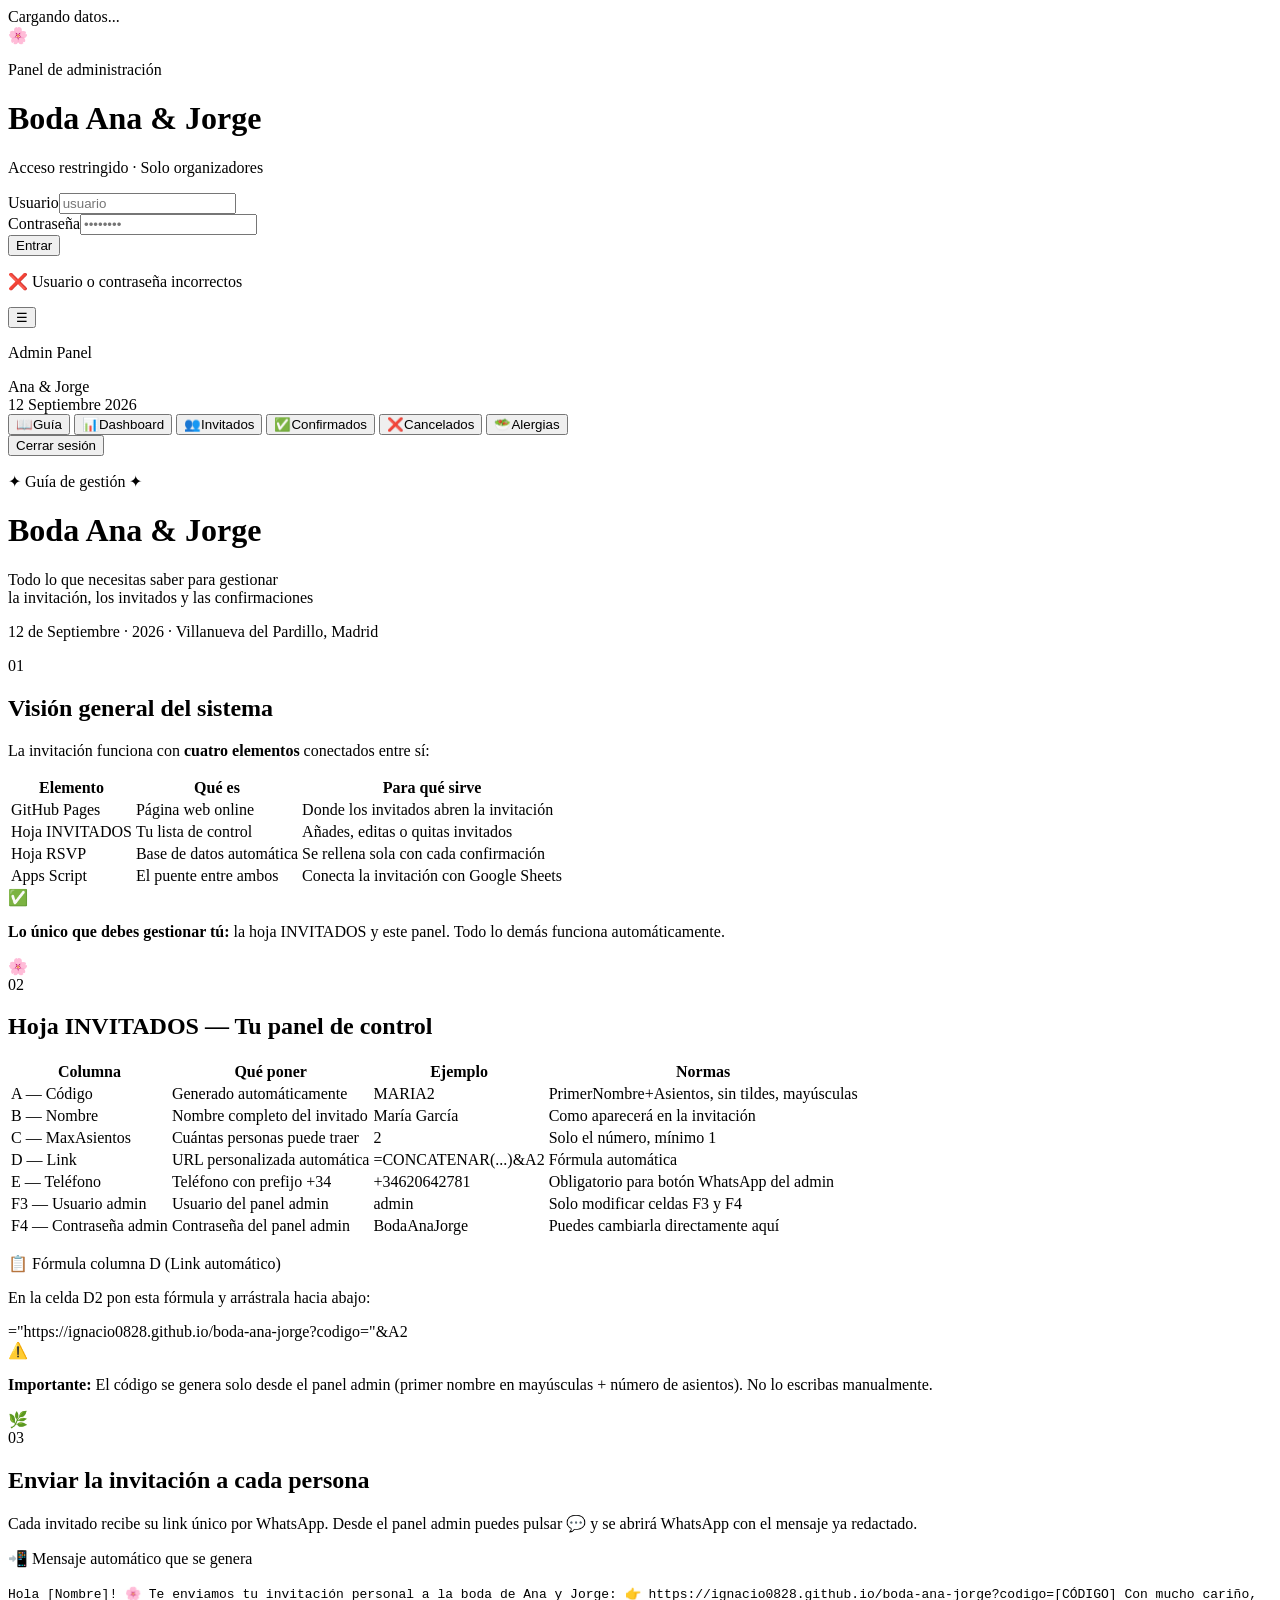
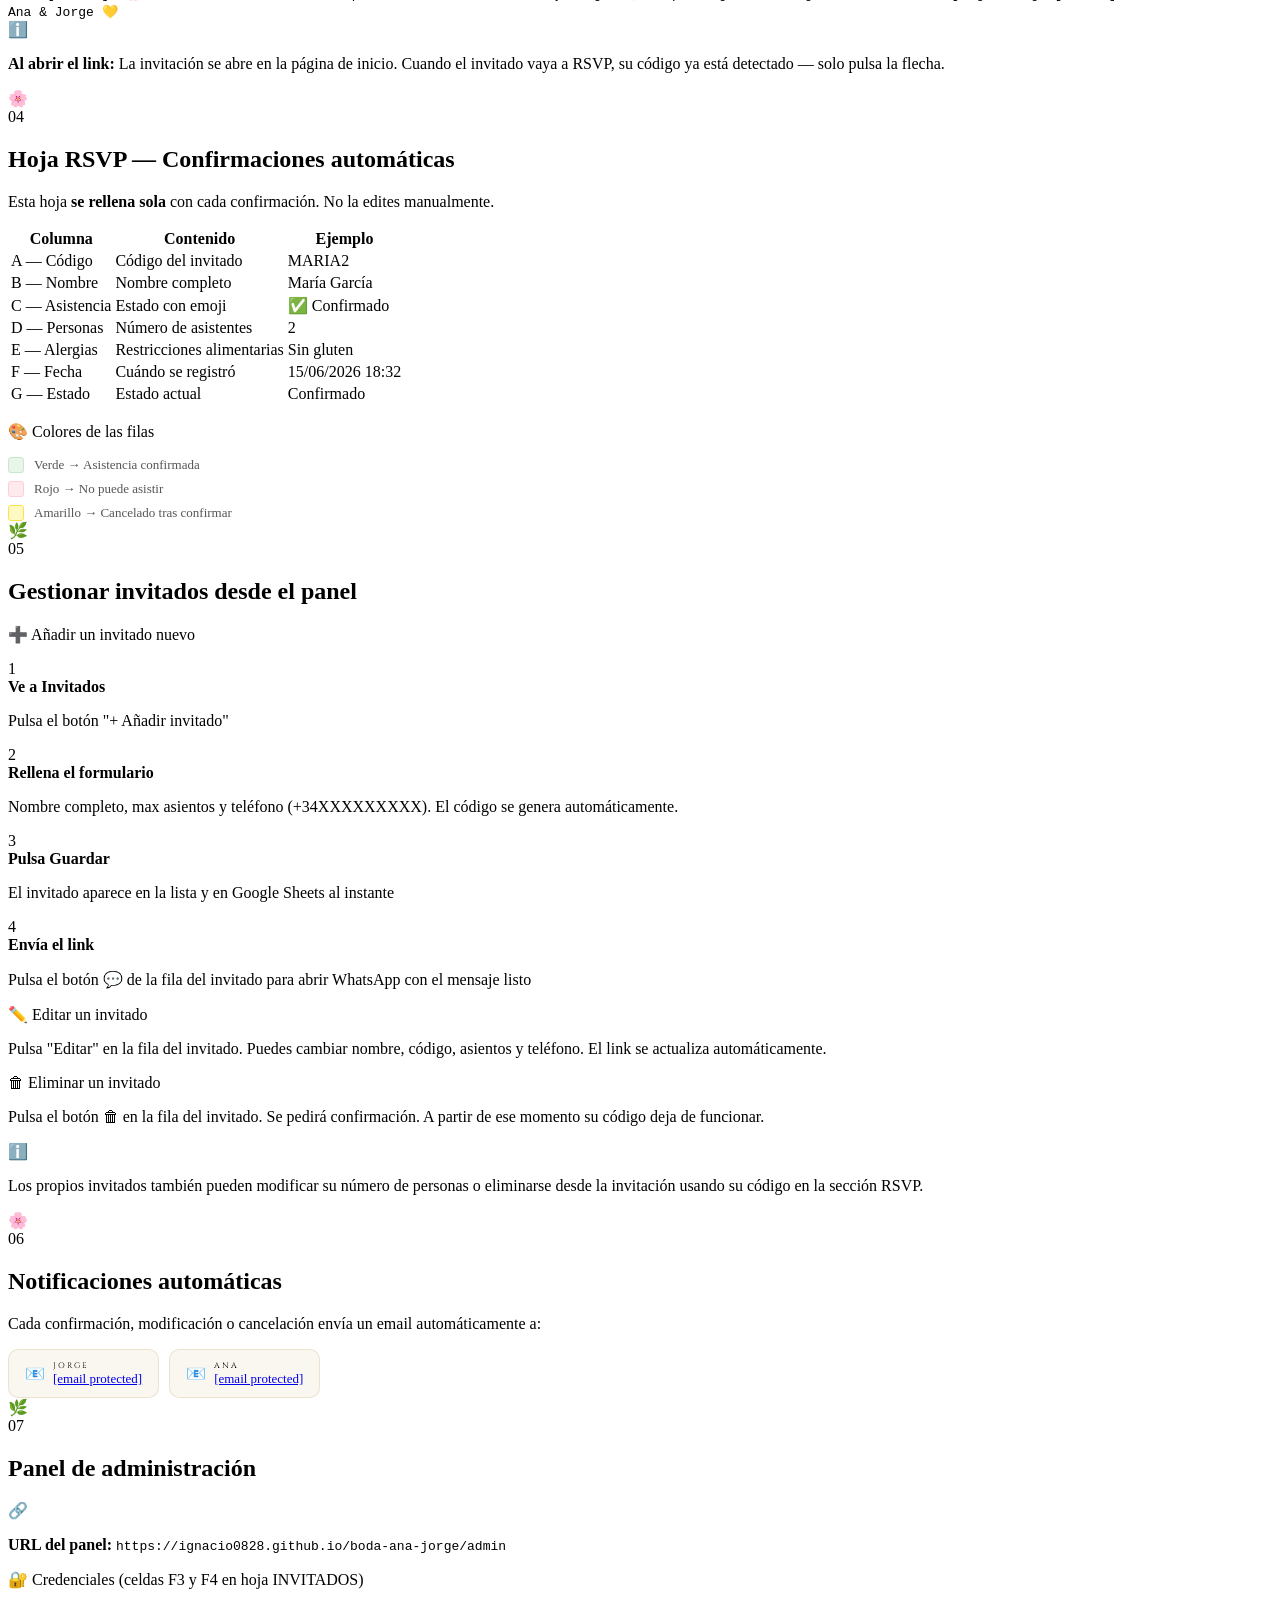
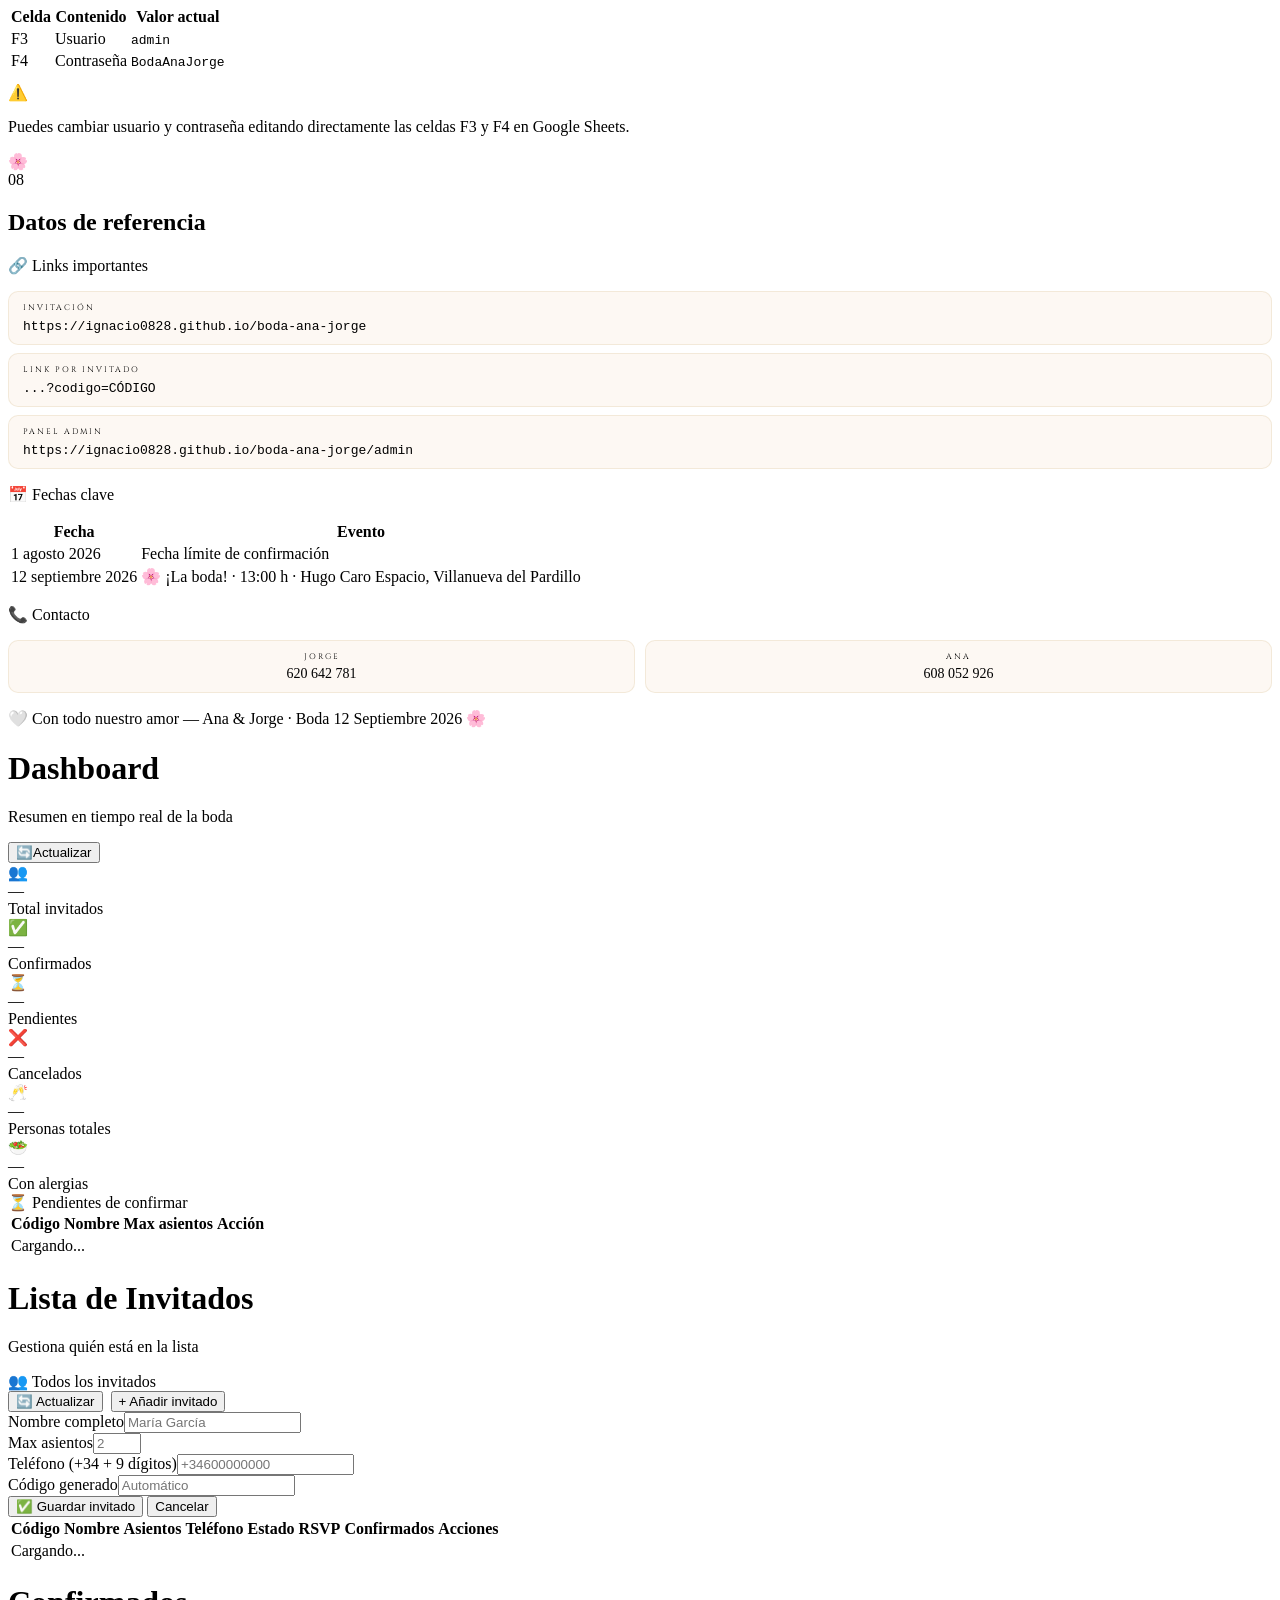
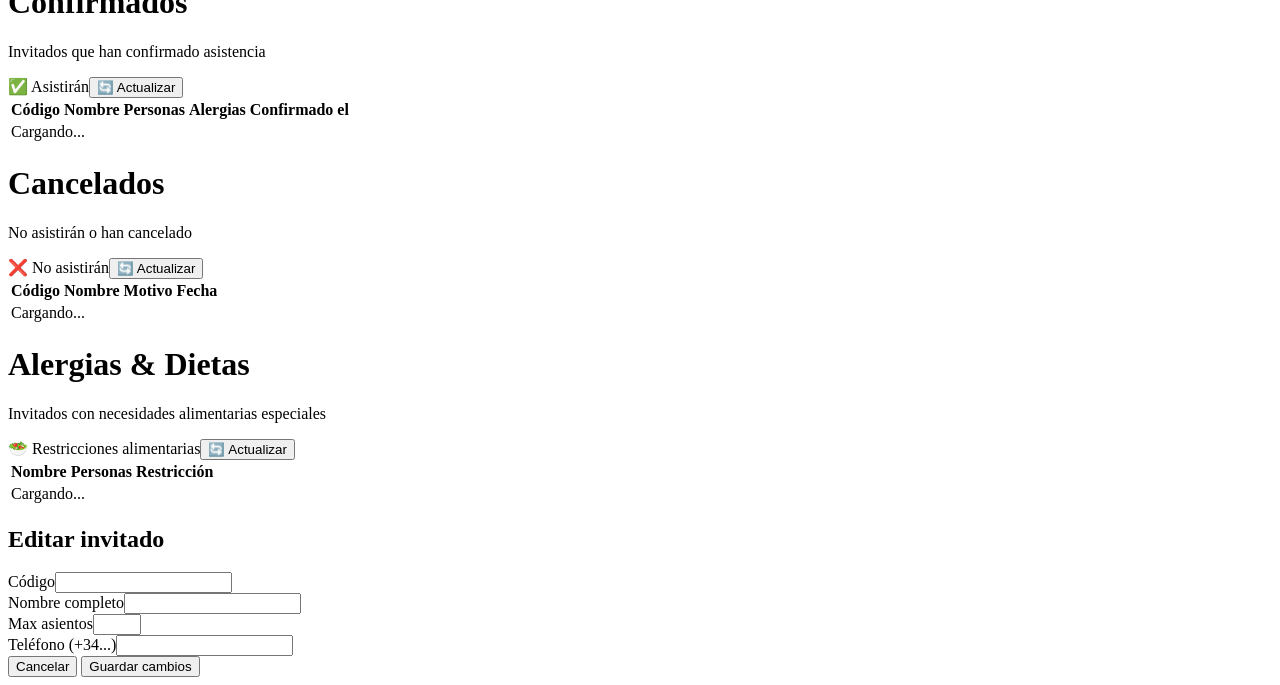
==== commit 3090b9cf: "Update index.html" ====
--- a/admin/index.html
+++ b/admin/index.html
@@ -6,238 +6,9 @@
 <meta name="theme-color" content="#3a2820">
 <title>Admin — Boda Ana & Jorge</title>
 <link href="https://fonts.googleapis.com/css2?family=Cormorant+Garamond:ital,wght@0,300;0,400;1,300;1,400&family=Cinzel:wght@400;500&family=Lato:wght@300;400&display=swap" rel="stylesheet">
-<style>
-/* ══════════════════════════════
-   RESET & VARS
-══════════════════════════════ */
-*,*::before,*::after{box-sizing:border-box;margin:0;padding:0}
-:root{
-  --cream:#fdf8f2;--blush:#e8c5b0;--rose:#c97c6e;--deep-rose:#8b4a42;
-  --gold:#c9a96e;--dark:#3a2820;--green:#4a8b5a;--sidebar:#2a1810;
-}
-html{-webkit-text-size-adjust:100%}
-body{background:#f5ede3;font-family:'Lato',sans-serif;color:var(--dark);min-height:100vh;-webkit-font-smoothing:antialiased}
-
-/* ══════════════════════════════
-   LOGIN
-══════════════════════════════ */
-#loginScreen{
-  min-height:100vh;display:flex;align-items:center;justify-content:center;
-  background:radial-gradient(ellipse at 30% 30%,rgba(232,197,176,.4) 0%,transparent 60%),
-             radial-gradient(ellipse at 70% 70%,rgba(139,74,66,.15) 0%,transparent 60%),#f5ede3;
-  padding:20px;
-}
-.login-card{background:rgba(255,255,255,.88);backdrop-filter:blur(16px);border:1px solid rgba(201,169,110,.2);border-radius:24px;padding:40px 36px;max-width:380px;width:100%;box-shadow:0 20px 60px rgba(139,74,66,.15);text-align:center}
-.login-icon{font-size:40px;margin-bottom:16px;display:block}
-.login-pretitle{font-family:'Cinzel',serif;font-size:9px;letter-spacing:4px;color:var(--gold);text-transform:uppercase;margin-bottom:8px}
-.login-title{font-family:'Cormorant Garamond',serif;font-style:italic;font-size:32px;color:var(--deep-rose);margin-bottom:6px}
-.login-sub{font-family:'Cormorant Garamond',serif;font-style:italic;font-size:14px;color:var(--rose);margin-bottom:28px}
-.login-field{margin-bottom:14px;text-align:left}
-.login-field label{font-family:'Cinzel',serif;font-size:8px;letter-spacing:3px;color:var(--gold);text-transform:uppercase;display:block;margin-bottom:6px}
-.login-input{width:100%;padding:13px 16px;border-radius:12px;border:1.5px solid rgba(201,169,110,.35);background:rgba(253,248,242,.9);font-family:'Lato',sans-serif;font-size:14px;color:var(--dark);outline:none;transition:border .2s}
-.login-input:focus{border-color:var(--gold);box-shadow:0 0 0 3px rgba(201,169,110,.15)}
-.login-btn{width:100%;padding:14px;border:none;border-radius:12px;margin-top:6px;background:linear-gradient(135deg,var(--deep-rose),var(--rose));color:white;font-family:'Cinzel',serif;font-size:10px;letter-spacing:3px;text-transform:uppercase;cursor:pointer;box-shadow:0 4px 16px rgba(139,74,66,.3);transition:all .3s}
-.login-btn:active{transform:translateY(-1px)}
-.login-error{font-size:13px;color:var(--rose);margin-top:10px;font-style:italic;display:none}
-.login-error.show{display:block}
-
-/* ══════════════════════════════
-   LAYOUT
-══════════════════════════════ */
-#adminScreen{display:none;min-height:100vh}
-#adminScreen.show{display:flex}
-.sidebar{width:240px;min-height:100vh;background:var(--sidebar);display:flex;flex-direction:column;flex-shrink:0;position:fixed;top:0;left:0;bottom:0;z-index:50;transition:transform .3s}
-.sidebar-logo{padding:28px 20px 20px;border-bottom:1px solid rgba(255,255,255,.08)}
-.sidebar-pretitle{font-family:'Cinzel',serif;font-size:8px;letter-spacing:3px;color:rgba(201,169,110,.6);text-transform:uppercase;margin-bottom:4px}
-.sidebar-title{font-family:'Cormorant Garamond',serif;font-style:italic;font-size:22px;color:rgba(255,255,255,.9)}
-.sidebar-sub{font-family:'Cormorant Garamond',serif;font-size:12px;color:rgba(255,255,255,.4);margin-top:2px}
-.sidebar-nav{flex:1;padding:16px 12px}
-.nav-item{display:flex;align-items:center;gap:10px;padding:11px 14px;border-radius:10px;cursor:pointer;margin-bottom:4px;transition:all .2s;color:rgba(255,255,255,.55);font-size:13px;border:none;background:none;width:100%;text-align:left}
-.nav-item:hover{background:rgba(255,255,255,.06);color:rgba(255,255,255,.85)}
-.nav-item.active{background:rgba(201,169,110,.18);color:var(--gold)}
-.nav-item-icon{font-size:16px;flex-shrink:0}
-.nav-item-label{font-family:'Cinzel',serif;font-size:9px;letter-spacing:2px;text-transform:uppercase}
-.sidebar-footer{padding:16px 20px;border-top:1px solid rgba(255,255,255,.08)}
-.logout-btn{width:100%;padding:10px;border-radius:10px;border:1px solid rgba(255,255,255,.1);background:none;color:rgba(255,255,255,.4);font-family:'Cinzel',serif;font-size:8px;letter-spacing:2px;text-transform:uppercase;cursor:pointer;transition:all .2s}
-.logout-btn:hover{background:rgba(255,255,255,.06);color:rgba(255,255,255,.7)}
-.main{margin-left:240px;flex:1;padding:28px 28px 60px;min-height:100vh}
-
-/* ══════════════════════════════
-   VIEWS
-══════════════════════════════ */
-.view{display:none}
-.view.active{display:block}
-.page-header{margin-bottom:24px}
-.page-title{font-family:'Cormorant Garamond',serif;font-style:italic;font-size:32px;color:var(--deep-rose);margin-bottom:4px}
-.page-sub{font-size:13px;color:#999}
-
-/* ══════════════════════════════
-   STATS
-══════════════════════════════ */
-.refresh-row{display:flex;align-items:center;gap:10px;margin-bottom:24px}
-.refresh-btn{display:flex;align-items:center;gap:6px;padding:9px 18px;border-radius:10px;border:1px solid rgba(201,169,110,.25);background:white;color:var(--gold);font-family:'Cinzel',serif;font-size:8px;letter-spacing:2px;text-transform:uppercase;cursor:pointer;transition:all .2s}
-.refresh-btn:hover{background:var(--cream)}
-.refresh-btn.spinning .ri{animation:spin .6s linear infinite;display:inline-block}
-.last-update{font-size:12px;color:#bbb;font-style:italic;font-family:'Cormorant Garamond',serif}
-.stats-grid{display:grid;grid-template-columns:repeat(auto-fit,minmax(155px,1fr));gap:14px;margin-bottom:28px}
-.stat-card{background:white;border:1px solid rgba(201,169,110,.18);border-radius:16px;padding:20px 18px;text-align:center;box-shadow:0 2px 12px rgba(139,74,66,.05);transition:transform .2s}
-.stat-card:hover{transform:translateY(-2px)}
-.stat-icon{font-size:24px;margin-bottom:8px;display:block}
-.stat-num{font-family:'Cormorant Garamond',serif;font-size:36px;font-weight:300;color:var(--deep-rose);line-height:1}
-.stat-label{font-family:'Cinzel',serif;font-size:8px;letter-spacing:2px;color:#bbb;text-transform:uppercase;margin-top:4px}
-.stat-card.green .stat-num{color:var(--green)}
-.stat-card.gold .stat-num{color:#8a6a00}
-.stat-card.blue .stat-num{color:#1a56db}
-
-/* ══════════════════════════════
-   SECTION CARDS
-══════════════════════════════ */
-.section-card{background:white;border:1px solid rgba(201,169,110,.18);border-radius:16px;margin-bottom:20px;overflow:hidden;box-shadow:0 2px 12px rgba(139,74,66,.05)}
-.section-card-header{padding:16px 20px;border-bottom:1px solid rgba(201,169,110,.12);display:flex;align-items:center;justify-content:space-between;background:rgba(253,248,242,.5)}
-.section-card-title{font-family:'Cinzel',serif;font-size:10px;letter-spacing:3px;color:var(--deep-rose);text-transform:uppercase}
-.section-card-count{font-family:'Cormorant Garamond',serif;font-size:13px;color:#999}
-
-/* ══════════════════════════════
-   TABLES
-══════════════════════════════ */
-.tbl-wrap{overflow-x:auto}
-.admin-table{width:100%;border-collapse:collapse;font-size:13px}
-.admin-table thead tr{background:rgba(253,248,242,.7)}
-.admin-table thead th{font-family:'Cinzel',serif;font-size:8px;letter-spacing:2px;color:var(--gold);text-transform:uppercase;padding:12px 14px;text-align:left;font-weight:500;border-bottom:1px solid rgba(201,169,110,.12);white-space:nowrap}
-.admin-table tbody tr{border-bottom:1px solid rgba(201,169,110,.07);transition:background .15s}
-.admin-table tbody tr:hover{background:rgba(253,248,242,.6)}
-.admin-table tbody td{padding:11px 14px;color:#555;font-size:13px;line-height:1.5;vertical-align:middle}
-.admin-table tbody td.code-cell{font-family:'Cinzel',serif;font-size:10px;letter-spacing:1px;color:var(--deep-rose)}
-
-/* ══════════════════════════════
-   BADGES
-══════════════════════════════ */
-.badge{display:inline-flex;align-items:center;gap:4px;padding:3px 10px;border-radius:20px;font-size:11px;font-family:'Cinzel',serif;letter-spacing:1px;white-space:nowrap}
-.badge-green{background:rgba(74,139,90,.1);color:#4a8b5a;border:1px solid rgba(74,139,90,.2)}
-.badge-red{background:rgba(139,74,66,.1);color:var(--deep-rose);border:1px solid rgba(139,74,66,.2)}
-.badge-yellow{background:rgba(201,169,110,.15);color:#8a6a00;border:1px solid rgba(201,169,110,.3)}
-.badge-grey{background:rgba(0,0,0,.05);color:#999;border:1px solid rgba(0,0,0,.08)}
-
-/* ══════════════════════════════
-   BUTTONS
-══════════════════════════════ */
-.btn{padding:6px 12px;border-radius:8px;border:none;cursor:pointer;font-family:'Cinzel',serif;font-size:8px;letter-spacing:1px;text-transform:uppercase;transition:all .2s;white-space:nowrap}
-.btn-edit{background:rgba(201,169,110,.15);color:#8a6a00}
-.btn-edit:hover{background:rgba(201,169,110,.3)}
-.btn-del{background:rgba(139,74,66,.1);color:var(--deep-rose)}
-.btn-del:hover{background:rgba(139,74,66,.2)}
-.btn-wa{background:rgba(37,211,102,.12);color:#128C7E}
-.btn-wa:hover{background:rgba(37,211,102,.25)}
-.btn-row{display:flex;gap:6px;flex-wrap:wrap}
-.btn-primary{display:inline-flex;align-items:center;gap:6px;background:linear-gradient(135deg,var(--deep-rose),var(--rose));color:white;padding:10px 20px;border-radius:10px;border:none;cursor:pointer;font-family:'Cinzel',serif;font-size:9px;letter-spacing:2px;text-transform:uppercase;box-shadow:0 4px 12px rgba(139,74,66,.2);transition:all .3s}
-.btn-primary:hover{transform:translateY(-1px)}
-
-/* ══════════════════════════════
-   ADD FORM
-══════════════════════════════ */
-.add-form{padding:20px;border-top:1px solid rgba(201,169,110,.12);background:rgba(253,248,242,.4);display:none}
-.add-form.show{display:block}
-.form-grid{display:grid;grid-template-columns:repeat(auto-fit,minmax(160px,1fr));gap:12px;margin-bottom:14px}
-.form-field label{font-family:'Cinzel',serif;font-size:8px;letter-spacing:2px;color:var(--gold);text-transform:uppercase;display:block;margin-bottom:5px}
-.form-input{width:100%;padding:10px 13px;border-radius:10px;border:1.5px solid rgba(201,169,110,.3);background:white;font-family:'Lato',sans-serif;font-size:13px;color:var(--dark);outline:none;transition:border .2s}
-.form-input:focus{border-color:var(--gold)}
-.form-input[readonly]{background:rgba(201,169,110,.08);color:var(--deep-rose);font-family:'Cinzel',serif;letter-spacing:2px;font-size:12px}
-.form-error{display:none;padding:10px 14px;background:rgba(139,74,66,.08);border:1px solid rgba(139,74,66,.2);border-radius:10px;font-size:13px;color:var(--deep-rose);font-style:italic;margin-bottom:12px}
-.form-error.show{display:block}
-.form-actions{display:flex;gap:10px;align-items:center}
-.btn-cancel{padding:10px 18px;border-radius:10px;border:1px solid rgba(201,169,110,.25);background:white;color:#999;font-family:'Cinzel',serif;font-size:9px;letter-spacing:2px;text-transform:uppercase;cursor:pointer}
-
-/* ══════════════════════════════
-   MODAL
-══════════════════════════════ */
-.modal-overlay{position:fixed;inset:0;background:rgba(40,18,10,.5);z-index:200;display:none;align-items:center;justify-content:center;padding:20px}
-.modal-overlay.show{display:flex}
-.modal{background:white;border-radius:20px;padding:28px;max-width:460px;width:100%;box-shadow:0 20px 60px rgba(0,0,0,.2);animation:fadeUp .3s ease}
-.modal-title{font-family:'Cormorant Garamond',serif;font-style:italic;font-size:24px;color:var(--deep-rose);margin-bottom:20px}
-.modal-footer{display:flex;gap:10px;margin-top:20px;justify-content:flex-end}
-
-/* ══════════════════════════════
-   LOADING & TOAST
-══════════════════════════════ */
-.loading-overlay{position:fixed;inset:0;background:rgba(253,248,242,.85);z-index:300;display:none;align-items:center;justify-content:center;flex-direction:column;gap:14px}
-.loading-overlay.show{display:flex}
-.spinner{width:32px;height:32px;border:3px solid rgba(201,169,110,.3);border-top-color:var(--gold);border-radius:50%;animation:spin .8s linear infinite}
-.loading-text{font-family:'Cormorant Garamond',serif;font-style:italic;font-size:16px;color:var(--rose)}
-.toast{position:fixed;bottom:30px;left:50%;transform:translateX(-50%);background:#3a2820;color:white;padding:12px 24px;border-radius:12px;font-size:13px;z-index:999;box-shadow:0 4px 20px rgba(0,0,0,.3);animation:fadeUp .3s ease;white-space:nowrap}
-
-/* ══════════════════════════════
-   EMPTY STATE
-══════════════════════════════ */
-.empty-state{text-align:center;padding:40px 20px;color:#ccc;font-family:'Cormorant Garamond',serif;font-style:italic;font-size:16px}
-
-/* ══════════════════════════════
-   MOBILE
-══════════════════════════════ */
-.mobile-toggle{display:none;position:fixed;top:16px;left:16px;z-index:60;width:40px;height:40px;background:var(--sidebar);border:none;border-radius:10px;color:white;font-size:20px;cursor:pointer;align-items:center;justify-content:center}
-@media(max-width:768px){
-  .sidebar{transform:translateX(-100%)}
-  .sidebar.open{transform:translateX(0)}
-  .main{margin-left:0;padding:70px 16px 60px}
-  .mobile-toggle{display:flex}
-  .stats-grid{grid-template-columns:repeat(2,1fr)}
-}
-
-/* ══════════════════════════════
-   GUIDE STYLES (scoped)
-══════════════════════════════ */
-.guide-wrap{padding:0 0 20px;font-family:'Lato',sans-serif;max-width:760px}
-.guide-wrap .doc-header{text-align:center;padding:20px 20px 28px;position:relative;border-bottom:1px solid rgba(201,169,110,.25);margin-bottom:36px}
-.guide-wrap .doc-pretitle{font-family:'Cinzel',serif;font-size:10px;letter-spacing:5px;color:var(--gold);text-transform:uppercase;margin-bottom:12px}
-.guide-wrap .doc-title{font-family:'Cormorant Garamond',serif;font-style:italic;font-size:38px;color:var(--deep-rose);line-height:1.1;margin-bottom:10px}
-.guide-wrap .doc-subtitle{font-family:'Cormorant Garamond',serif;font-style:italic;font-size:16px;color:var(--rose);line-height:1.7}
-.guide-wrap .doc-date{font-family:'Cinzel',serif;font-size:9px;letter-spacing:3px;color:#bbb;text-transform:uppercase;margin-top:14px}
-.guide-wrap .g-section{margin-bottom:44px}
-.guide-wrap .g-section-header{display:flex;align-items:center;gap:14px;margin-bottom:18px;padding-bottom:12px;border-bottom:1px solid rgba(201,169,110,.2)}
-.guide-wrap .g-section-num{font-family:'Cinzel',serif;font-size:11px;letter-spacing:3px;color:var(--gold);text-transform:uppercase;flex-shrink:0}
-.guide-wrap .g-section-title{font-family:'Cormorant Garamond',serif;font-size:24px;color:var(--deep-rose)}
-.guide-wrap .g-card{background:rgba(255,255,255,.8);border:1px solid rgba(201,169,110,.22);border-radius:14px;padding:20px 22px;margin-bottom:14px;box-shadow:0 2px 12px rgba(139,74,66,.05)}
-.guide-wrap .g-card-title{font-family:'Cinzel',serif;font-size:9px;letter-spacing:3px;color:var(--gold);text-transform:uppercase;margin-bottom:10px}
-.guide-wrap .g-card p{font-size:14px;line-height:1.8;color:#555;margin-bottom:8px}
-.guide-wrap .g-card p:last-child{margin-bottom:0}
-.guide-wrap .g-tbl-wrap{overflow-x:auto;margin-bottom:14px}
-.guide-wrap .g-tbl-wrap table{width:100%;border-collapse:collapse;font-size:13px}
-.guide-wrap .g-tbl-wrap thead tr{background:var(--deep-rose)}
-.guide-wrap .g-tbl-wrap thead th{font-family:'Cinzel',serif;font-size:8px;letter-spacing:2px;color:white;text-transform:uppercase;padding:11px 14px;text-align:left;font-weight:500}
-.guide-wrap .g-tbl-wrap tbody tr:nth-child(even){background:rgba(253,248,242,.8)}
-.guide-wrap .g-tbl-wrap tbody tr:nth-child(odd){background:rgba(255,255,255,.9)}
-.guide-wrap .g-tbl-wrap tbody td{padding:10px 14px;color:#555;font-size:13px;line-height:1.6;border-bottom:1px solid rgba(201,169,110,.1)}
-.guide-wrap .g-tbl-wrap tbody td:first-child{font-family:'Cinzel',serif;font-size:10px;letter-spacing:1px;color:var(--deep-rose);font-weight:500}
-.guide-wrap .g-badge{display:inline-block;padding:2px 10px;border-radius:20px;font-size:11px;font-family:'Cinzel',serif;letter-spacing:1px}
-.guide-wrap .g-badge-green{background:rgba(74,139,90,.1);color:#4a8b5a;border:1px solid rgba(74,139,90,.2)}
-.guide-wrap .g-badge-red{background:rgba(139,74,66,.1);color:var(--deep-rose);border:1px solid rgba(139,74,66,.2)}
-.guide-wrap .g-badge-yellow{background:rgba(201,169,110,.15);color:#8a6a00;border:1px solid rgba(201,169,110,.3)}
-.guide-wrap .g-step{display:flex;gap:14px;margin-bottom:14px;align-items:flex-start}
-.guide-wrap .g-step-num{flex-shrink:0;width:30px;height:30px;border-radius:50%;background:linear-gradient(135deg,var(--deep-rose),var(--rose));color:white;font-family:'Cinzel',serif;font-size:12px;display:flex;align-items:center;justify-content:center}
-.guide-wrap .g-step-content{flex:1;padding-top:3px}
-.guide-wrap .g-step-content strong{font-family:'Cinzel',serif;font-size:9px;letter-spacing:2px;color:var(--deep-rose);text-transform:uppercase;display:block;margin-bottom:3px}
-.guide-wrap .g-step-content p{font-size:13px;color:#666;line-height:1.7}
-.guide-wrap code{background:rgba(139,74,66,.08);color:var(--deep-rose);padding:2px 8px;border-radius:6px;font-family:'Courier New',monospace;font-size:12px}
-.guide-wrap .g-code-block{background:#3a2820;border-radius:10px;padding:14px 18px;margin:10px 0;overflow-x:auto}
-.guide-wrap .g-code-block code{background:none;color:#e8c5b0;padding:0;font-size:12px;line-height:1.7;display:block}
-.guide-wrap .g-alert{border-radius:12px;padding:12px 16px;margin-bottom:12px;display:flex;gap:10px;align-items:flex-start}
-.guide-wrap .g-alert-info{background:rgba(26,86,219,.06);border:1px solid rgba(26,86,219,.15)}
-.guide-wrap .g-alert-warn{background:rgba(201,169,110,.1);border:1px solid rgba(201,169,110,.3)}
-.guide-wrap .g-alert-ok{background:rgba(74,139,90,.08);border:1px solid rgba(74,139,90,.2)}
-.guide-wrap .g-alert-icon{font-size:16px;flex-shrink:0;margin-top:1px}
-.guide-wrap .g-alert-text{font-size:13px;color:#555;line-height:1.7}
-.guide-wrap .g-alert-text strong{color:var(--dark)}
-.guide-wrap .g-divider{display:flex;align-items:center;gap:14px;margin:28px 0}
-.guide-wrap .g-divider::before,.guide-wrap .g-divider::after{content:'';flex:1;height:1px;background:linear-gradient(to right,transparent,var(--blush),transparent)}
-.guide-wrap .g-formula{background:rgba(253,248,242,.9);border:1px solid rgba(201,169,110,.3);border-radius:10px;padding:10px 14px;font-family:'Courier New',monospace;font-size:12px;color:var(--dark);margin:8px 0;line-height:1.6}
-.guide-wrap .g-footer{text-align:center;padding:28px 20px 10px;border-top:1px solid rgba(201,169,110,.2);margin-top:36px}
-.guide-wrap .g-footer p{font-family:'Cormorant Garamond',serif;font-style:italic;font-size:14px;color:var(--blush)}
-
-@keyframes fadeUp{from{opacity:0;transform:translateY(16px)}to{opacity:1;transform:translateY(0)}}
-@keyframes spin{to{transform:rotate(360deg)}}
-</style>
+<link rel="stylesheet" href="../css/admin.css">
 </head>
 <body>
-
 <!-- LOADING -->
 <div class="loading-overlay" id="loadingOverlay">
   <div class="spinner"></div>
@@ -408,8 +179,8 @@
           <div class="g-card">
             <p>Cada confirmación, modificación o cancelación envía un email automáticamente a:</p>
             <div style="display:flex;gap:10px;margin-top:12px;flex-wrap:wrap">
-              <div style="background:rgba(201,169,110,.1);border:1px solid rgba(201,169,110,.25);border-radius:10px;padding:10px 16px;display:flex;align-items:center;gap:8px"><span style="font-size:16px">📧</span><div><div style="font-family:'Cinzel',serif;font-size:8px;letter-spacing:2px;color:var(--gold);text-transform:uppercase">Jorge</div><div style="font-size:13px;color:var(--dark)">ignacio0828@gmail.com</div></div></div>
-              <div style="background:rgba(201,169,110,.1);border:1px solid rgba(201,169,110,.25);border-radius:10px;padding:10px 16px;display:flex;align-items:center;gap:8px"><span style="font-size:16px">📧</span><div><div style="font-family:'Cinzel',serif;font-size:8px;letter-spacing:2px;color:var(--gold);text-transform:uppercase">Ana</div><div style="font-size:13px;color:var(--dark)">anamcc48@gmail.com</div></div></div>
+              <div style="background:rgba(201,169,110,.1);border:1px solid rgba(201,169,110,.25);border-radius:10px;padding:10px 16px;display:flex;align-items:center;gap:8px"><span style="font-size:16px">📧</span><div><div style="font-family:'Cinzel',serif;font-size:8px;letter-spacing:2px;color:var(--gold);text-transform:uppercase">Jorge</div><div style="font-size:13px;color:var(--dark)"><a href="/cdn-cgi/l/email-protection" class="__cf_email__" data-cfemail="e8818f86898b8187d8d0dad0a88f85898184c68b8785">[email&#160;protected]</a></div></div></div>
+              <div style="background:rgba(201,169,110,.1);border:1px solid rgba(201,169,110,.25);border-radius:10px;padding:10px 16px;display:flex;align-items:center;gap:8px"><span style="font-size:16px">📧</span><div><div style="font-family:'Cinzel',serif;font-size:8px;letter-spacing:2px;color:var(--gold);text-transform:uppercase">Ana</div><div style="font-size:13px;color:var(--dark)"><a href="/cdn-cgi/l/email-protection" class="__cf_email__" data-cfemail="59383738343a3a6d61193e34383035773a3634">[email&#160;protected]</a></div></div></div>
             </div>
           </div>
         </div>
@@ -493,7 +264,10 @@
       <div class="section-card">
         <div class="section-card-header">
           <span class="section-card-title">👥 Todos los invitados</span>
-          <button class="btn-primary" onclick="toggleAddForm()">+ Añadir invitado</button>
+          <div style="display:flex;gap:8px;align-items:center">
+            <button class="refresh-btn" onclick="loadData()"><span>🔄</span> Actualizar</button>
+            <button class="btn-primary" onclick="toggleAddForm()">+ Añadir invitado</button>
+          </div>
         </div>
         <div class="add-form" id="addForm">
           <div class="form-grid">
@@ -519,7 +293,7 @@
     <div class="view" id="view-confirmed">
       <div class="page-header"><h1 class="page-title">Confirmados</h1><p class="page-sub">Invitados que han confirmado asistencia</p></div>
       <div class="section-card">
-        <div class="section-card-header"><span class="section-card-title">✅ Asistirán</span><span class="section-card-count" id="confirmedCount"></span></div>
+        <div class="section-card-header"><span class="section-card-title">✅ Asistirán</span><span class="section-card-count" id="confirmedCount"></span><button class="refresh-btn" onclick="loadData()" title="Actualizar"><span>🔄</span> Actualizar</button></div>
         <div class="tbl-wrap"><table class="admin-table">
           <thead><tr><th>Código</th><th>Nombre</th><th>Personas</th><th>Alergias</th><th>Confirmado el</th></tr></thead>
           <tbody id="confirmedTable"><tr><td colspan="5" class="empty-state">Cargando...</td></tr></tbody>
@@ -531,7 +305,7 @@
     <div class="view" id="view-cancelled">
       <div class="page-header"><h1 class="page-title">Cancelados</h1><p class="page-sub">No asistirán o han cancelado</p></div>
       <div class="section-card">
-        <div class="section-card-header"><span class="section-card-title">❌ No asistirán</span><span class="section-card-count" id="cancelledCount"></span></div>
+        <div class="section-card-header"><span class="section-card-title">❌ No asistirán</span><span class="section-card-count" id="cancelledCount"></span><button class="refresh-btn" onclick="loadData()" title="Actualizar"><span>🔄</span> Actualizar</button></div>
         <div class="tbl-wrap"><table class="admin-table">
           <thead><tr><th>Código</th><th>Nombre</th><th>Motivo</th><th>Fecha</th></tr></thead>
           <tbody id="cancelledTable"><tr><td colspan="4" class="empty-state">Cargando...</td></tr></tbody>
@@ -543,7 +317,7 @@
     <div class="view" id="view-allergies">
       <div class="page-header"><h1 class="page-title">Alergias & Dietas</h1><p class="page-sub">Invitados con necesidades alimentarias especiales</p></div>
       <div class="section-card">
-        <div class="section-card-header"><span class="section-card-title">🥗 Restricciones alimentarias</span><span class="section-card-count" id="allergiesCount"></span></div>
+        <div class="section-card-header"><span class="section-card-title">🥗 Restricciones alimentarias</span><span class="section-card-count" id="allergiesCount"></span><button class="refresh-btn" onclick="loadData()" title="Actualizar"><span>🔄</span> Actualizar</button></div>
         <div class="tbl-wrap"><table class="admin-table">
           <thead><tr><th>Nombre</th><th>Personas</th><th>Restricción</th></tr></thead>
           <tbody id="allergiesTable"><tr><td colspan="3" class="empty-state">Cargando...</td></tr></tbody>
@@ -572,258 +346,8 @@
   </div>
 </div>
 
-<script>
-const SCRIPT_URL = 'https://script.google.com/macros/s/AKfycbwMMw48PHFg3--Eo4jbEbz1sSkoZP4I_zUk18bFyKk8_OpuKgsqw2-Rsiu8kpaoSm0H/exec';
-const BASE_URL   = 'https://ignacio0828.github.io/boda-ana-jorge';
-let adminUser='', adminPass='', cachedData=null, editingCode='';
-
-// ── LOGIN ──
-document.getElementById('loginPass').addEventListener('keydown',e=>{if(e.key==='Enter')doLogin()});
-document.getElementById('loginUser').addEventListener('keydown',e=>{if(e.key==='Enter')doLogin()});
-
-async function doLogin(){
-  const user=document.getElementById('loginUser').value.trim();
-  const pass=document.getElementById('loginPass').value.trim();
-  if(!user||!pass) return;
-  showLoading(true);
-  try{
-    const r=await api({action:'adminLogin',user,pass});
-    if(r.auth){
-      adminUser=user; adminPass=pass;
-      document.getElementById('loginScreen').style.display='none';
-      document.getElementById('adminScreen').classList.add('show');
-      showLoading(false);
-      loadData();
-    } else {
-      showLoading(false);
-      const err=document.getElementById('loginError');
-      err.classList.add('show');
-      setTimeout(()=>err.classList.remove('show'),3000);
-    }
-  }catch(e){showLoading(false);showToast('Error de conexión');}
-}
-
-function doLogout(){
-  adminUser='';adminPass='';cachedData=null;
-  document.getElementById('adminScreen').classList.remove('show');
-  document.getElementById('loginScreen').style.display='flex';
-  document.getElementById('loginPass').value='';
-}
-
-// ── DATA ──
-async function loadData(){
-  const btn=document.getElementById('refreshBtn');
-  btn.classList.add('spinning');
-  try{
-    const r=await api({action:'adminGetAll',user:adminUser,pass:adminPass});
-    if(!r.ok){showToast('Error: '+r.error);btn.classList.remove('spinning');return;}
-    cachedData=r;
-    renderAll(r);
-    document.getElementById('lastUpdate').textContent='Actualizado: '+new Date().toLocaleTimeString('es-ES');
-  }catch(e){showToast('Error de conexión');}
-  btn.classList.remove('spinning');
-}
-
-function renderAll(d){
-  document.getElementById('st-total').textContent    =d.stats.totalGuests;
-  document.getElementById('st-confirmed').textContent=d.stats.confirmed;
-  document.getElementById('st-pending').textContent  =d.stats.pending;
-  document.getElementById('st-cancelled').textContent=d.stats.cancelled;
-  document.getElementById('st-pax').textContent      =d.stats.totalPax;
-  document.getElementById('st-allergies').textContent=d.stats.allergies;
-
-  // Pending
-  const pending=d.guests.filter(g=>g.rsvpStatus==='Pendiente');
-  document.getElementById('pendingCount').textContent=`${pending.length} pendientes`;
-  document.getElementById('pendingTable').innerHTML=pending.length?pending.map(g=>`
-    <tr>
-      <td class="code-cell">${g.code}</td><td>${esc(g.name)}</td>
-      <td style="text-align:center">${g.maxSeats}</td>
-      <td>${g.phone?`<button class="btn btn-wa" onclick="sendWA('${g.phone}','${g.code}','${esc(g.name)}')">💬 WhatsApp</button>`:'<span style="font-size:12px;color:#ccc">Sin teléfono</span>'}</td>
-    </tr>`).join(''):'<tr><td colspan="4" class="empty-state">🎉 ¡Todos han respondido!</td></tr>';
-
-  // Guests
-  document.getElementById('guestsTable').innerHTML=d.guests.map(g=>{
-    const badge=g.rsvpStatus==='Confirmado'?'<span class="badge badge-green">✅ Confirmado</span>'
-               :g.rsvpStatus==='No asiste' ?'<span class="badge badge-red">❌ No asiste</span>'
-               :g.rsvpStatus==='Cancelado' ?'<span class="badge badge-yellow">🗑 Cancelado</span>'
-               :'<span class="badge badge-grey">⏳ Pendiente</span>';
-    return `<tr>
-      <td class="code-cell">${g.code}</td><td>${esc(g.name)}</td>
-      <td style="text-align:center">${g.maxSeats}</td>
-      <td style="font-size:12px">${g.phone||'<span style="color:#ccc">—</span>'}</td>
-      <td>${badge}</td>
-      <td style="text-align:center">${g.rsvpSeats!=null?g.rsvpSeats:'—'}</td>
-      <td><div class="btn-row">
-        <button class="btn btn-edit" onclick="openEdit('${g.code}')">✏️ Editar</button>
-        <button class="btn btn-del" onclick="delGuest('${g.code}','${esc(g.name)}')">🗑</button>
-        ${g.phone?`<button class="btn btn-wa" onclick="sendWA('${g.phone}','${g.code}','${esc(g.name)}')">💬</button>`:''}
-      </div></td>
-    </tr>`;
-  }).join('')||'<tr><td colspan="7" class="empty-state">No hay invitados</td></tr>';
-
-  // Confirmed
-  const conf=d.rsvp.filter(r=>r.status==='Confirmado');
-  document.getElementById('confirmedCount').textContent=`${conf.length} confirmados · ${conf.reduce((s,r)=>s+(parseInt(r.seats)||0),0)} personas`;
-  document.getElementById('confirmedTable').innerHTML=conf.map(r=>`
-    <tr>
-      <td class="code-cell">${r.code}</td><td>${esc(r.name)}</td>
-      <td style="text-align:center"><strong>${r.seats}</strong></td>
-      <td>${r.allergy&&r.allergy!=='—'?`<span class="badge badge-yellow">${esc(r.allergy)}</span>`:'<span style="color:#ccc;font-size:12px">Ninguna</span>'}</td>
-      <td style="font-size:12px;color:#999">${r.date||'—'}</td>
-    </tr>`).join('')||'<tr><td colspan="5" class="empty-state">Nadie ha confirmado aún</td></tr>';
-
-  // Cancelled
-  const canc=d.rsvp.filter(r=>r.status==='Cancelado'||r.status==='No asiste');
-  document.getElementById('cancelledCount').textContent=`${canc.length} cancelados`;
-  document.getElementById('cancelledTable').innerHTML=canc.map(r=>`
-    <tr>
-      <td class="code-cell">${r.code}</td><td>${esc(r.name)}</td>
-      <td>${r.status==='Cancelado'?'<span class="badge badge-yellow">Canceló tras confirmar</span>':'<span class="badge badge-red">No puede asistir</span>'}</td>
-      <td style="font-size:12px;color:#999">${r.date||'—'}</td>
-    </tr>`).join('')||'<tr><td colspan="4" class="empty-state">Nadie ha cancelado</td></tr>';
-
-  // Allergies
-  const allerg=d.rsvp.filter(r=>r.allergy&&r.allergy!=='—'&&r.status==='Confirmado');
-  document.getElementById('allergiesCount').textContent=`${allerg.length} invitados`;
-  document.getElementById('allergiesTable').innerHTML=allerg.map(r=>`
-    <tr>
-      <td>${esc(r.name)}</td>
-      <td style="text-align:center">${r.seats}</td>
-      <td><span class="badge badge-yellow">🥗 ${esc(r.allergy)}</span></td>
-    </tr>`).join('')||'<tr><td colspan="3" class="empty-state">Sin restricciones alimentarias 🎉</td></tr>';
-}
-
-// ── ADD GUEST ──
-function toggleAddForm(){
-  const form=document.getElementById('addForm');
-  if(!form.classList.contains('show')){
-    document.getElementById('f-name').value='';
-    document.getElementById('f-seats').value='';
-    document.getElementById('f-phone').value='';
-    document.getElementById('f-code-preview').value='';
-    document.getElementById('addFormError').classList.remove('show');
-  }
-  form.classList.toggle('show');
-}
-
-function updateCodePreview(){
-  const name =document.getElementById('f-name').value.trim();
-  const seats=document.getElementById('f-seats').value.trim();
-  if(name&&seats){
-    const first=name.split(' ')[0].toUpperCase().normalize('NFD').replace(/[̀-ͯ]/g,'').replace(/[^A-Z]/g,'');
-    document.getElementById('f-code-preview').value=first+seats;
-  } else {
-    document.getElementById('f-code-preview').value='';
-  }
-}
-
-function showFormErr(id,msg){
-  const el=document.getElementById(id);
-  el.textContent='⚠️ '+msg;
-  el.classList.add('show');
-}
-
-async function addGuest(){
-  document.getElementById('addFormError').classList.remove('show');
-  const name =document.getElementById('f-name').value.trim();
-  const seats=document.getElementById('f-seats').value.trim();
-  const phone=document.getElementById('f-phone').value.trim();
-  const code =document.getElementById('f-code-preview').value.trim();
-  if(!name)                        {showFormErr('addFormError','El nombre es obligatorio');return;}
-  if(!seats)                       {showFormErr('addFormError','El número de asientos es obligatorio');return;}
-  if(parseInt(seats)<1||parseInt(seats)>20){showFormErr('addFormError','Los asientos deben estar entre 1 y 20');return;}
-  if(!phone)                       {showFormErr('addFormError','El teléfono es obligatorio');return;}
-  if(!/^\+34[0-9]{9}$/.test(phone)){showFormErr('addFormError','El teléfono debe ser +34 seguido de exactamente 9 dígitos. Ej: +34620642781');return;}
-  if(cachedData&&cachedData.guests.find(g=>g.code===code)){showFormErr('addFormError',`El código "${code}" ya existe. Cambia el nombre o el número de asientos.`);return;}
-  showLoading(true);
-  const r=await api({action:'adminAddGuest',user:adminUser,pass:adminPass,code,name,maxSeats:seats,phone});
-  showLoading(false);
-  if(r.ok){document.getElementById('addForm').classList.remove('show');await loadData();}
-  else     {showFormErr('addFormError',r.error||'No se pudo guardar');}
-}
-
-// ── EDIT ──
-function openEdit(code){
-  const g=cachedData.guests.find(g=>g.code===code);
-  if(!g)return;
-  editingCode=code;
-  document.getElementById('e-code').value =g.code;
-  document.getElementById('e-name').value =g.name;
-  document.getElementById('e-seats').value=g.maxSeats;
-  document.getElementById('e-phone').value=g.phone||'';
-  document.getElementById('editFormError').classList.remove('show');
-  document.getElementById('editModal').classList.add('show');
-}
-
-async function saveEdit(){
-  document.getElementById('editFormError').classList.remove('show');
-  const newCode=document.getElementById('e-code').value.trim().toUpperCase();
-  const name   =document.getElementById('e-name').value.trim();
-  const seats  =document.getElementById('e-seats').value.trim();
-  const phone  =document.getElementById('e-phone').value.trim();
-  if(!newCode) {showFormErr('editFormError','El código es obligatorio');return;}
-  if(!name)    {showFormErr('editFormError','El nombre es obligatorio');return;}
-  if(!seats)   {showFormErr('editFormError','Los asientos son obligatorios');return;}
-  if(phone&&!/^\+34[0-9]{9}$/.test(phone)){showFormErr('editFormError','El teléfono debe ser +34 seguido de 9 dígitos');return;}
-  showLoading(true);
-  closeModal('editModal');
-  const r=await api({action:'adminUpdateGuest',user:adminUser,pass:adminPass,code:editingCode,newCode,name,maxSeats:seats,phone});
-  showLoading(false);
-  if(r.ok){await loadData();}
-  else    {showFormErr('editFormError',r.error||'No se pudo actualizar');document.getElementById('editModal').classList.add('show');}
-}
-
-// ── DELETE ──
-async function delGuest(code,name){
-  if(!confirm(`¿Eliminar a "${name}"?
-
-Su código dejará de funcionar.`))return;
-  showLoading(true);
-  const r=await api({action:'adminDeleteGuest',user:adminUser,pass:adminPass,code});
-  showLoading(false);
-  if(r.ok){await loadData();}
-  else    {showToast('Error: '+(r.error||'No se pudo eliminar'));}
-}
-
-// ── WHATSAPP ──
-function sendWA(phone,code,name){
-  const clean=phone.replace(/\s/g,'').replace('+','');
-  const link=`${BASE_URL}?codigo=${code}`;
-  const msg=`Hola ${name}! 🌸\n\nTe enviamos tu invitación personal a la boda de Ana y Jorge:\n\n👉 ${link}\n\nCon mucho cariño,\nAna & Jorge 💛`;
-  window.open(`https://wa.me/${clean}?text=${encodeURIComponent(msg)}`,'_blank');
-}
-
-// ── NAV ──
-function showView(id){
-  document.querySelectorAll('.view').forEach(v=>v.classList.remove('active'));
-  document.querySelectorAll('.nav-item').forEach(n=>n.classList.remove('active'));
-  document.getElementById('view-'+id).classList.add('active');
-  document.getElementById('nav-'+id).classList.add('active');
-  if(window.innerWidth<=768)document.getElementById('sidebar').classList.remove('open');
-}
-
-function toggleSidebar(){document.getElementById('sidebar').classList.toggle('open');}
-function closeModal(id){document.getElementById(id).classList.remove('show');}
-
-// ── API ──
-async function api(params){
-  const r=await fetch(SCRIPT_URL+'?'+new URLSearchParams(params).toString());
-  return r.json();
-}
-
-// ── HELPERS ──
-function showLoading(v){document.getElementById('loadingOverlay').classList.toggle('show',v);}
-function showToast(msg){
-  const t=document.createElement('div');
-  t.className='toast';t.textContent=msg;
-  document.body.appendChild(t);
-  setTimeout(()=>t.remove(),3500);
-}
-function esc(s){return String(s).replace(/&/g,'&amp;').replace(/</g,'&lt;').replace(/>/g,'&gt;').replace(/"/g,'&quot;').replace(/'/g,'&#39;');}
-
-// Auto-refresh 60s
-setInterval(()=>{if(adminUser)loadData();},60000);
-</script>
+<script data-cfasync="false" src="/cdn-cgi/scripts/5c5dd728/cloudflare-static/email-decode.min.js"></script>
+
+<script src="../js/admin.js"></script>
 </body>
 </html>
